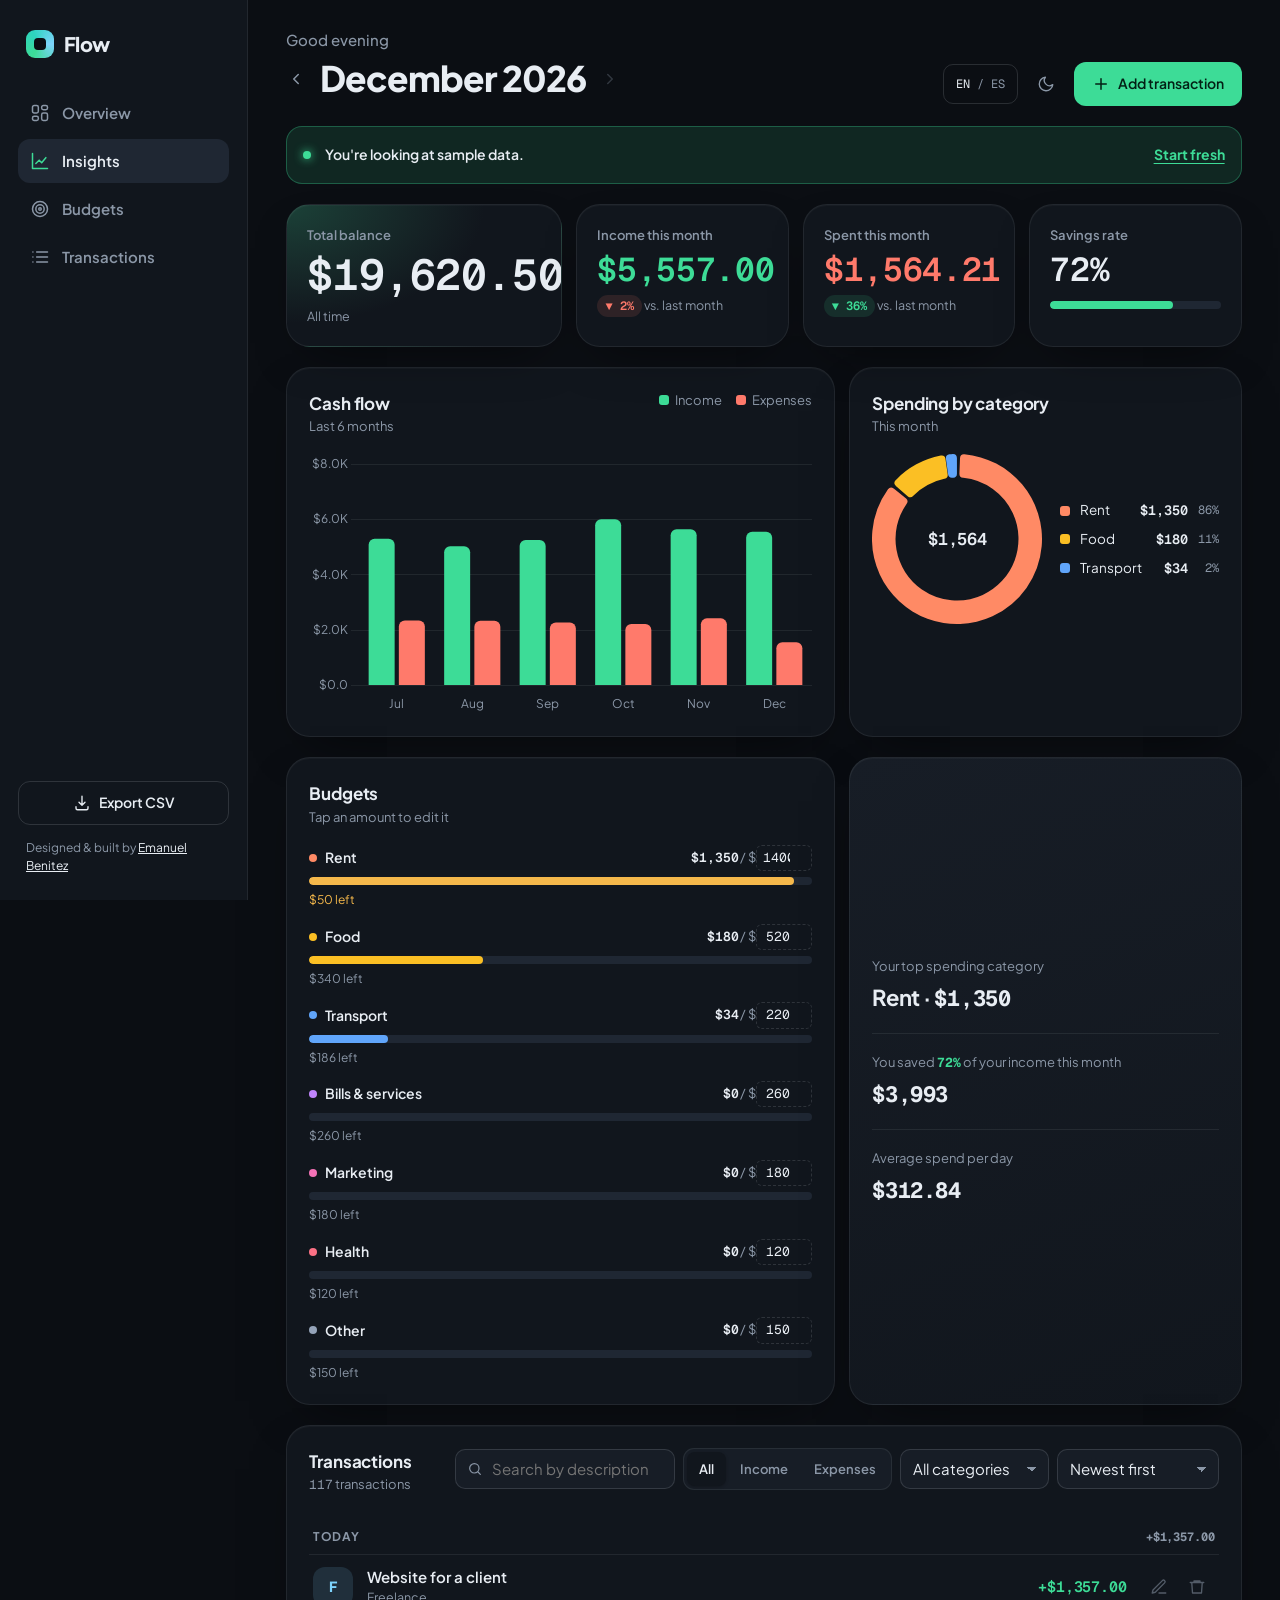
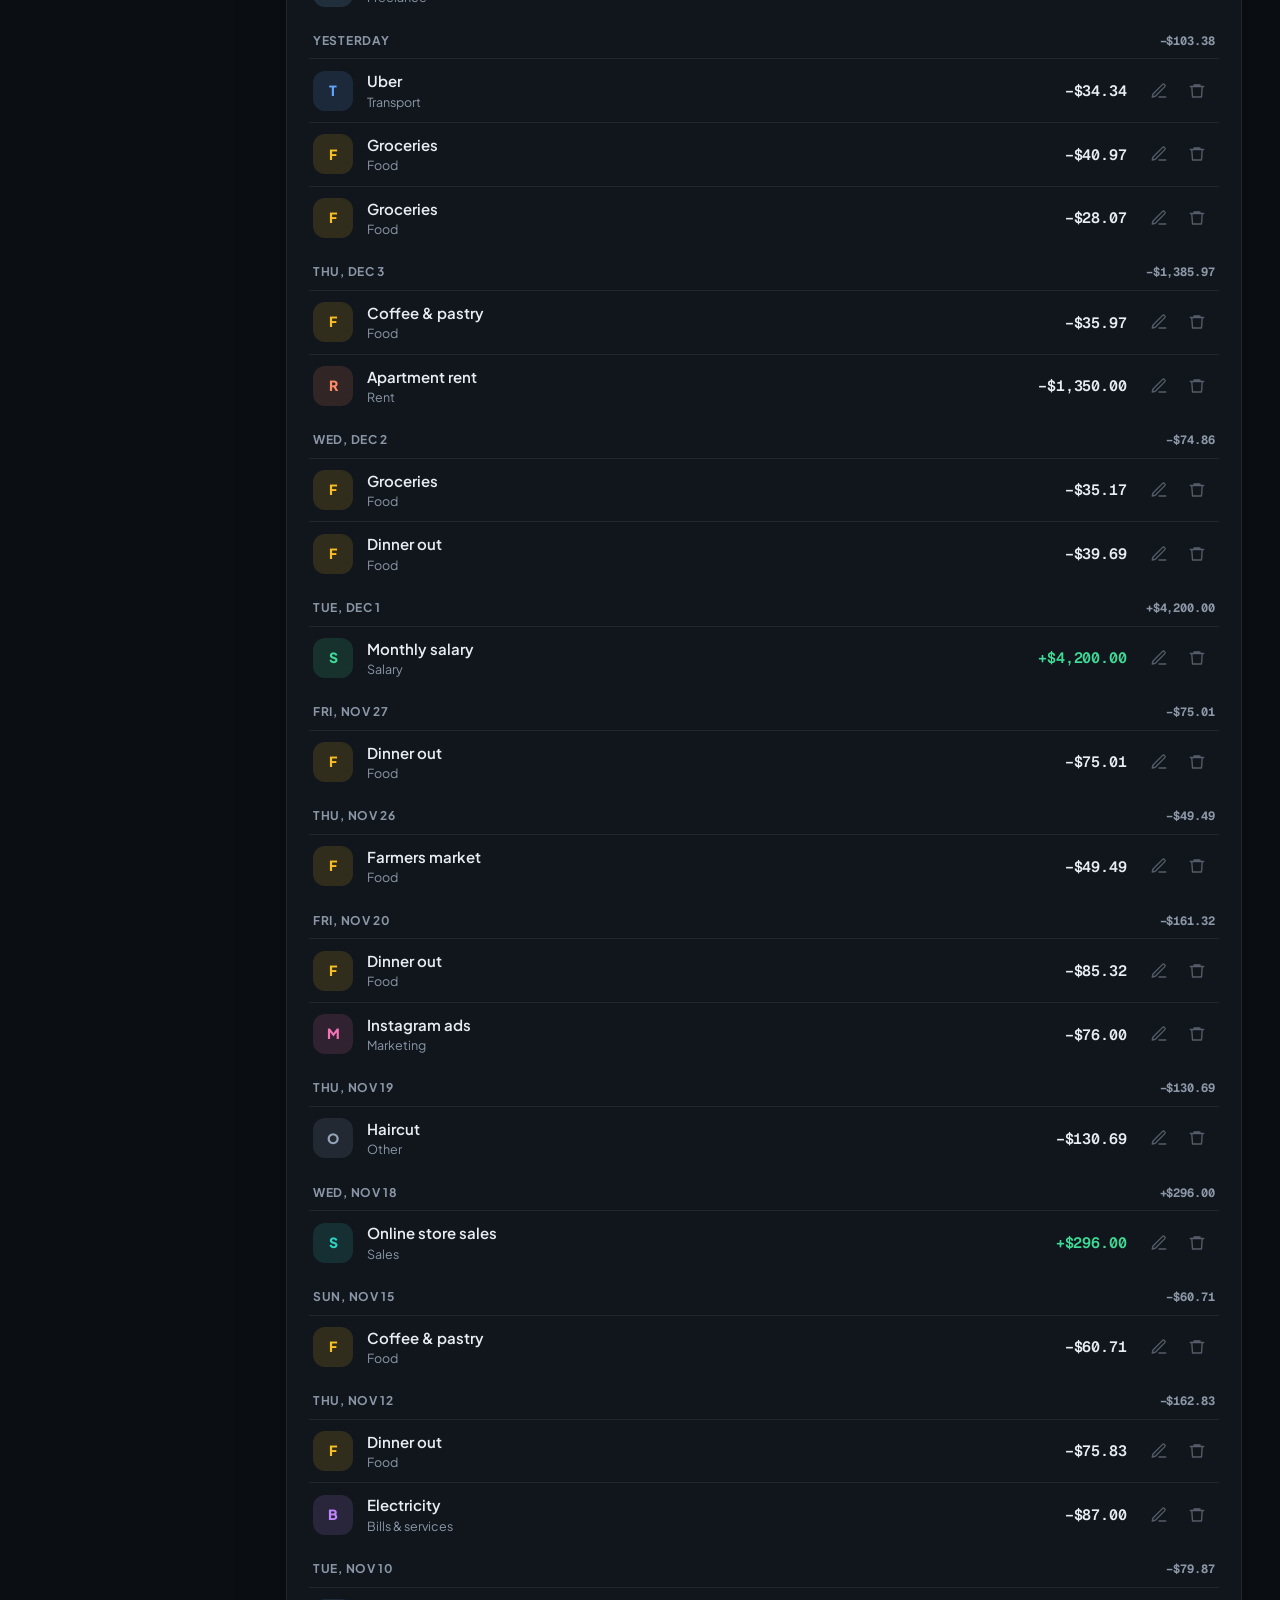
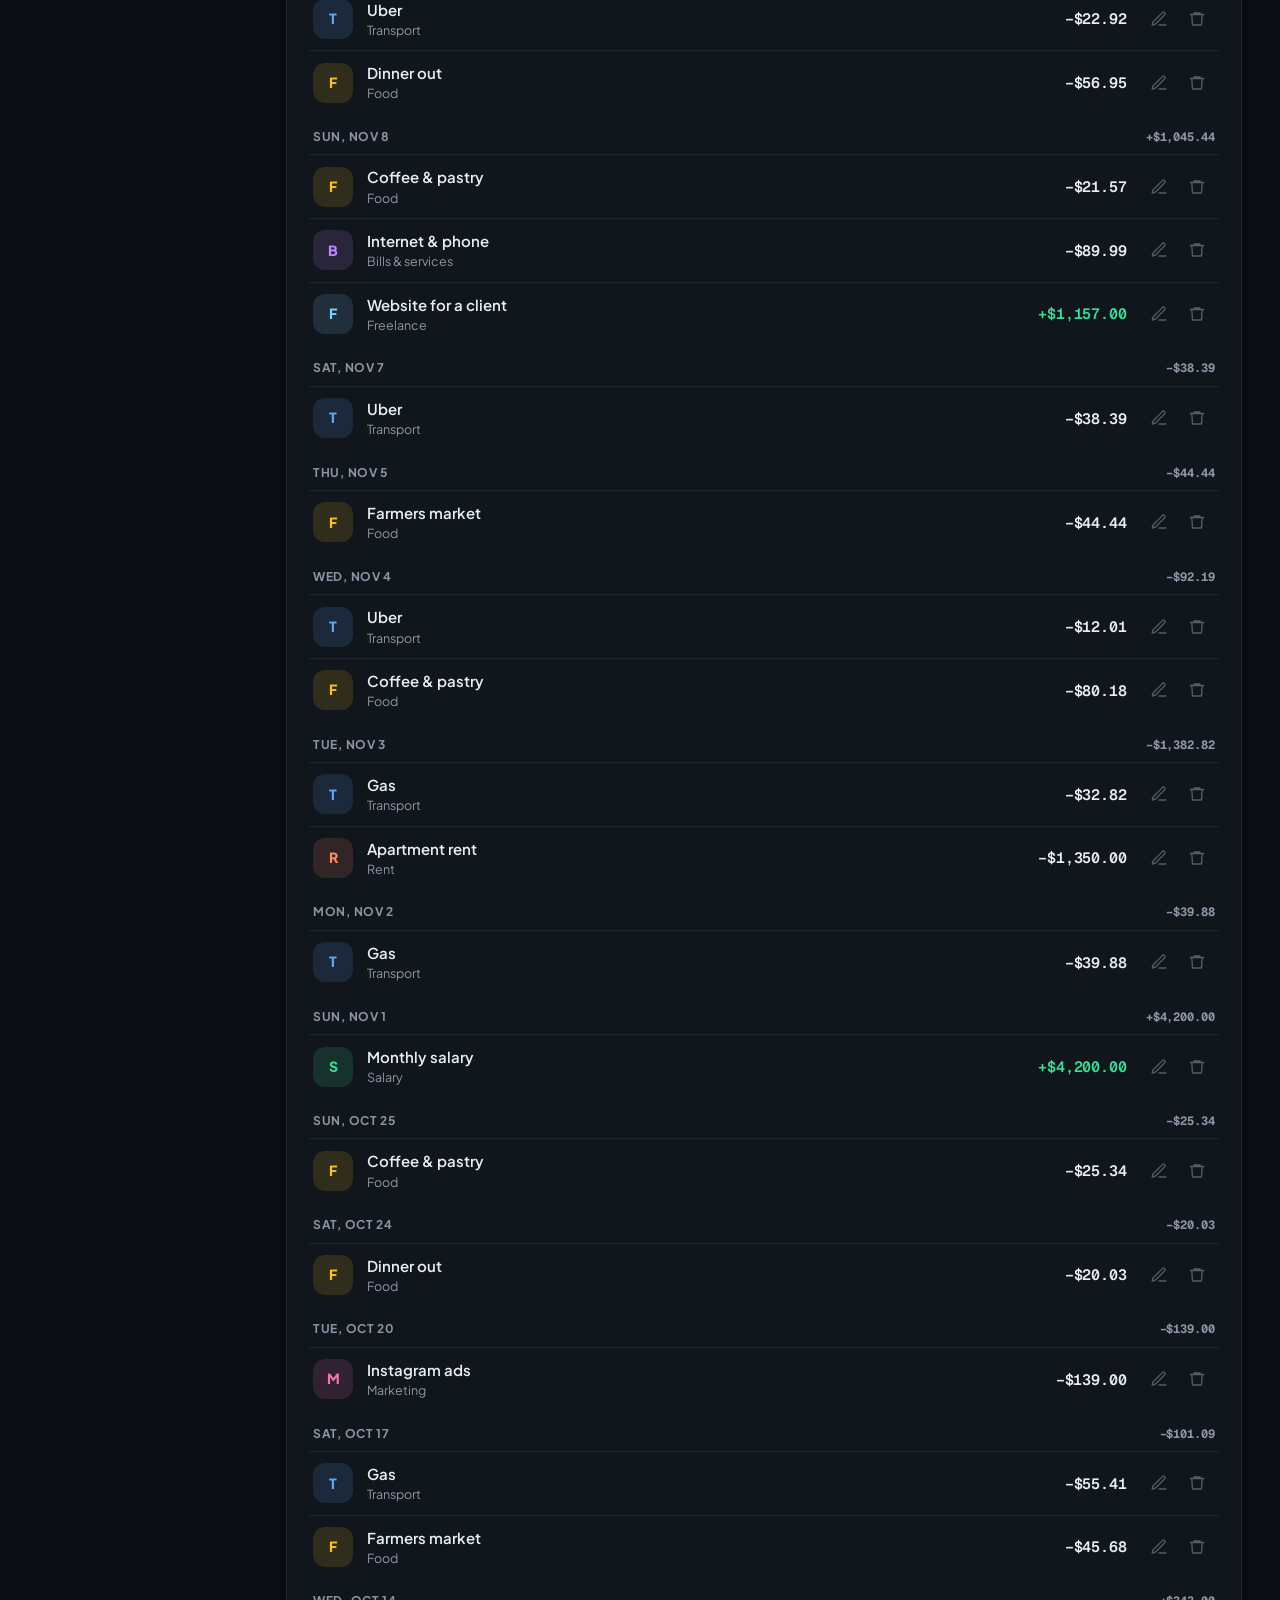
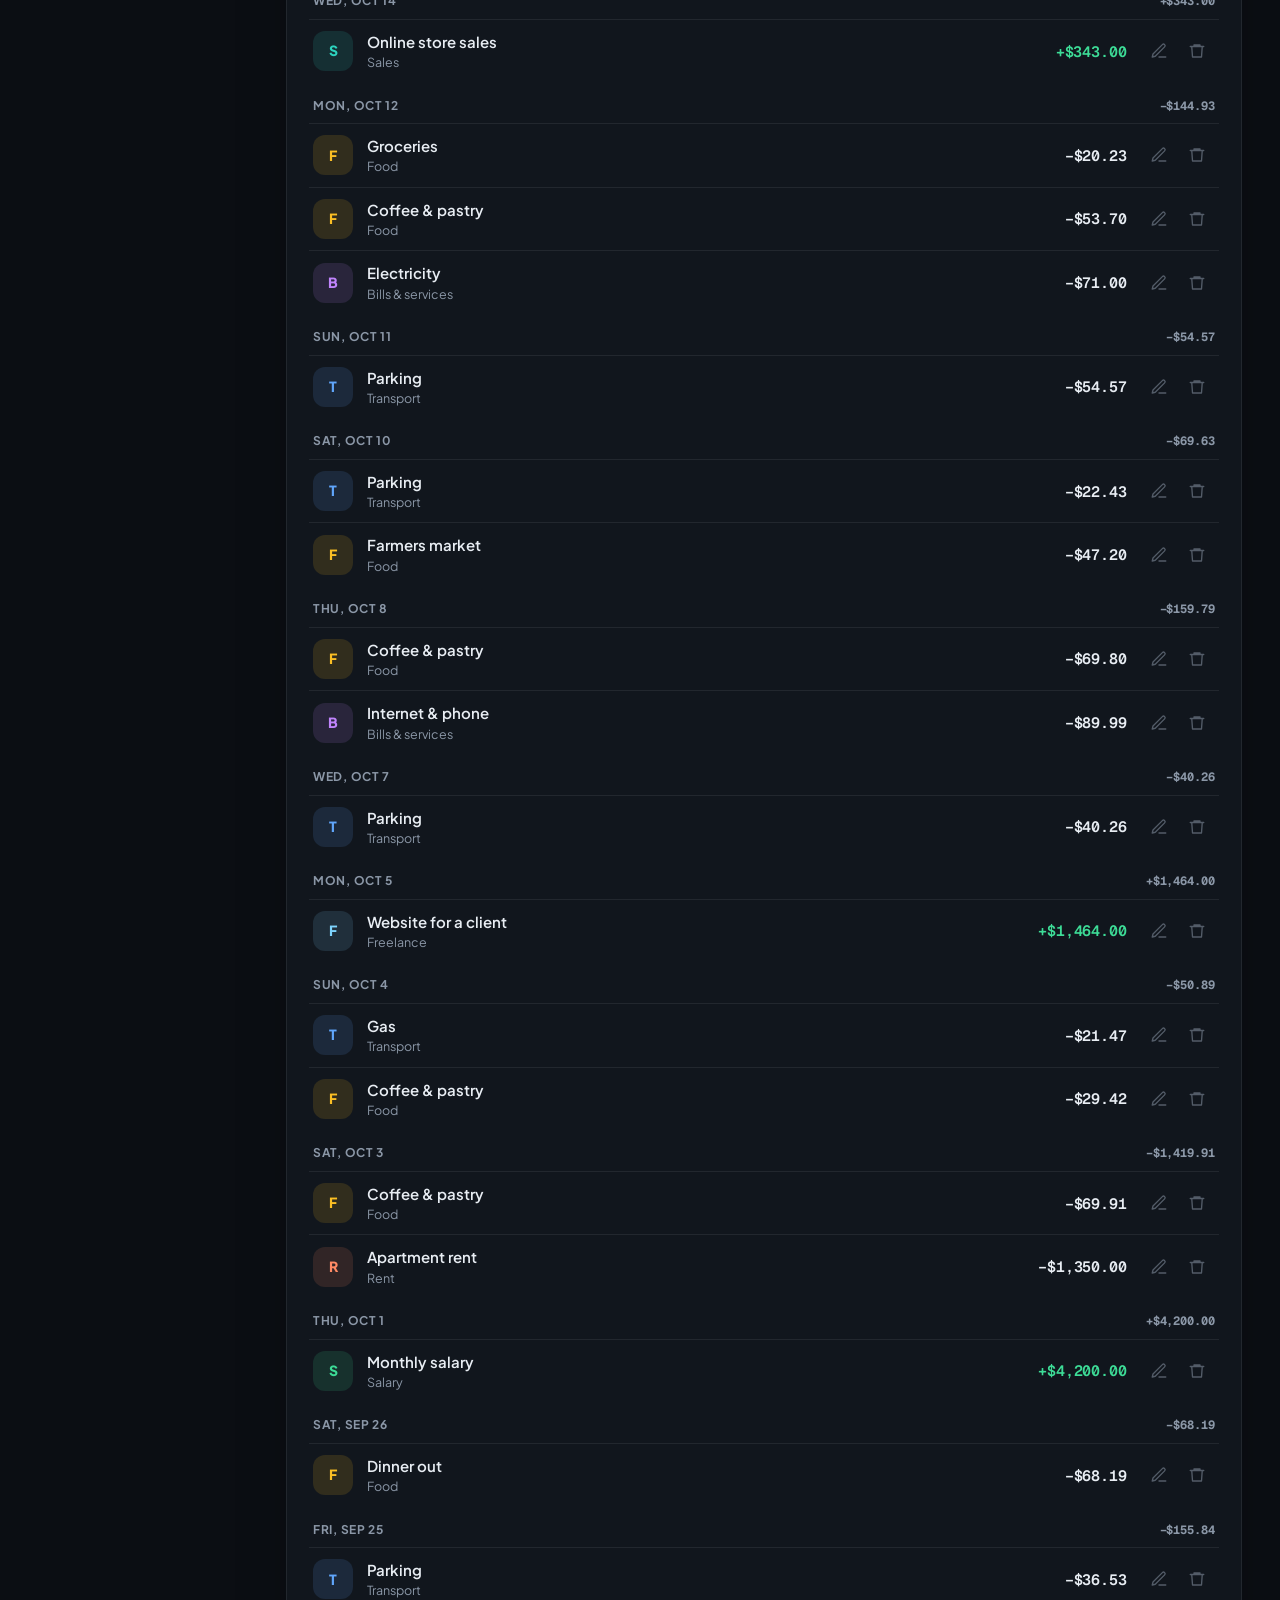
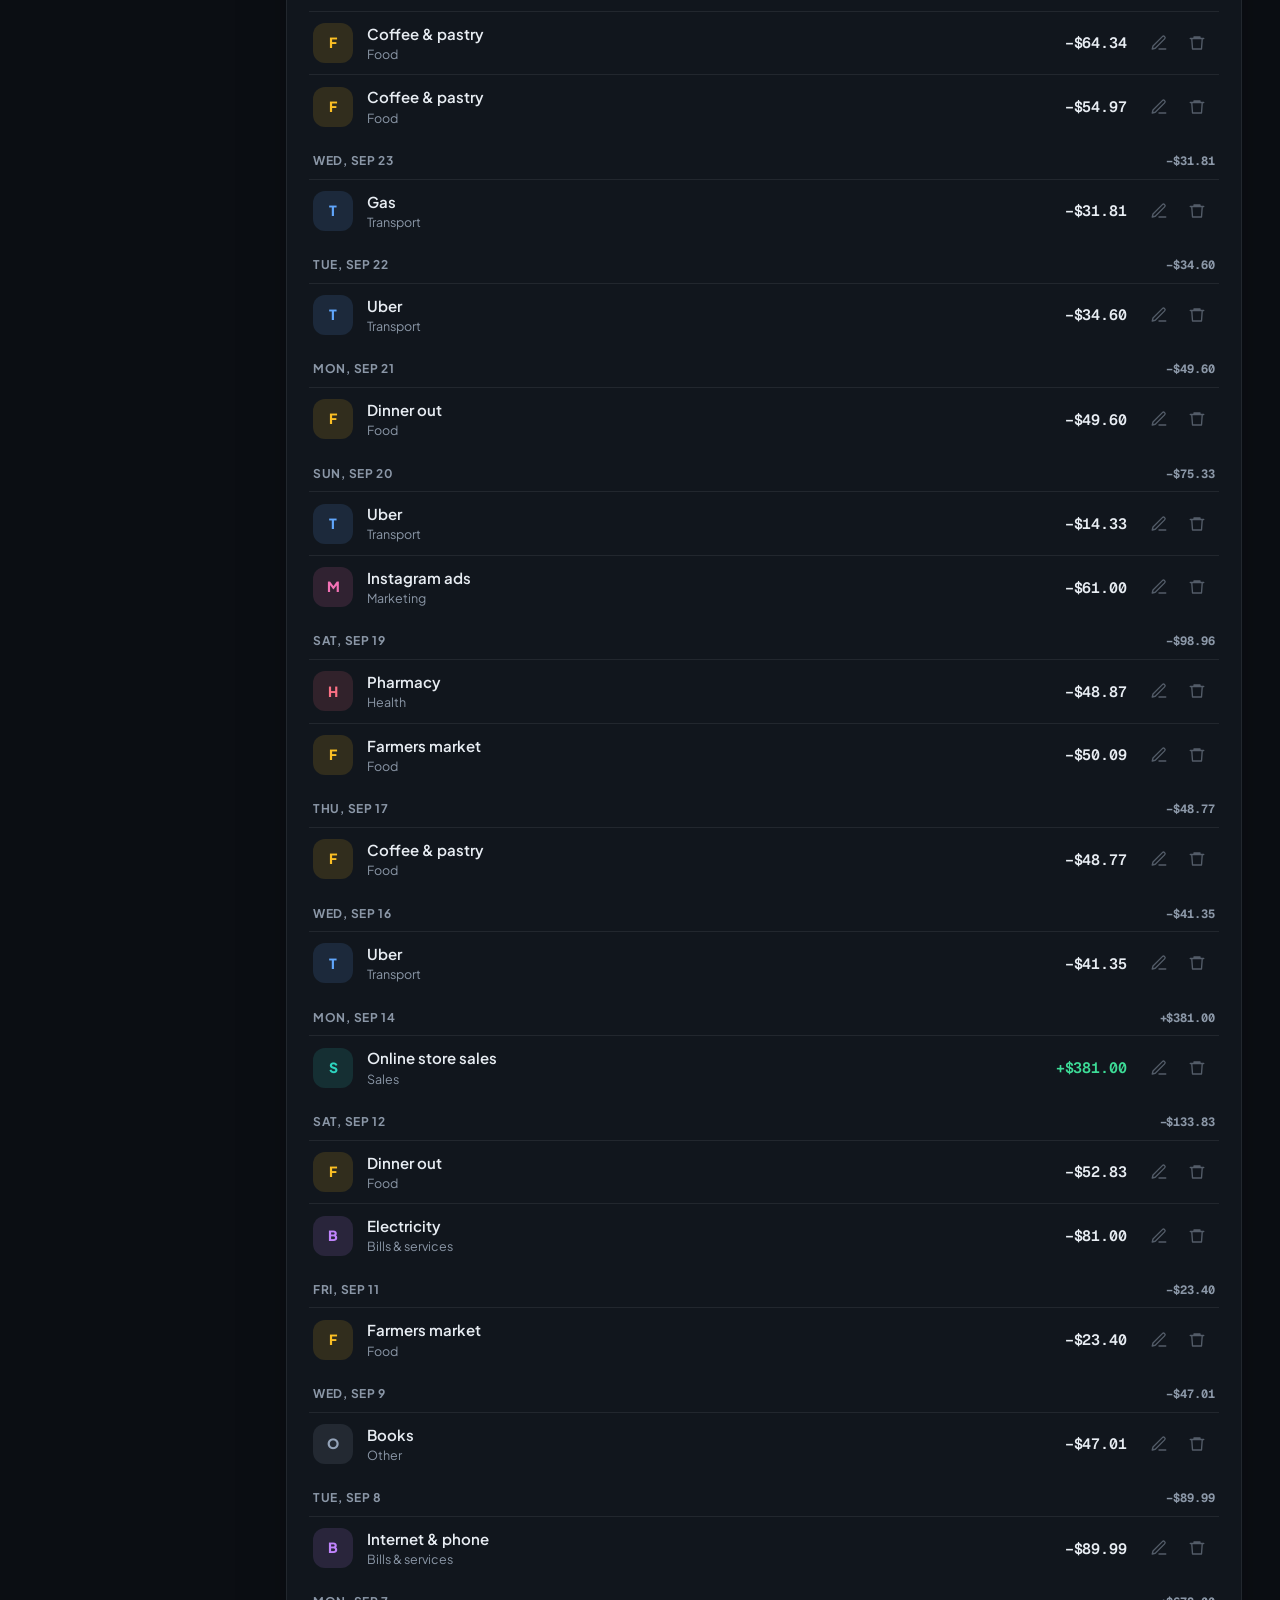
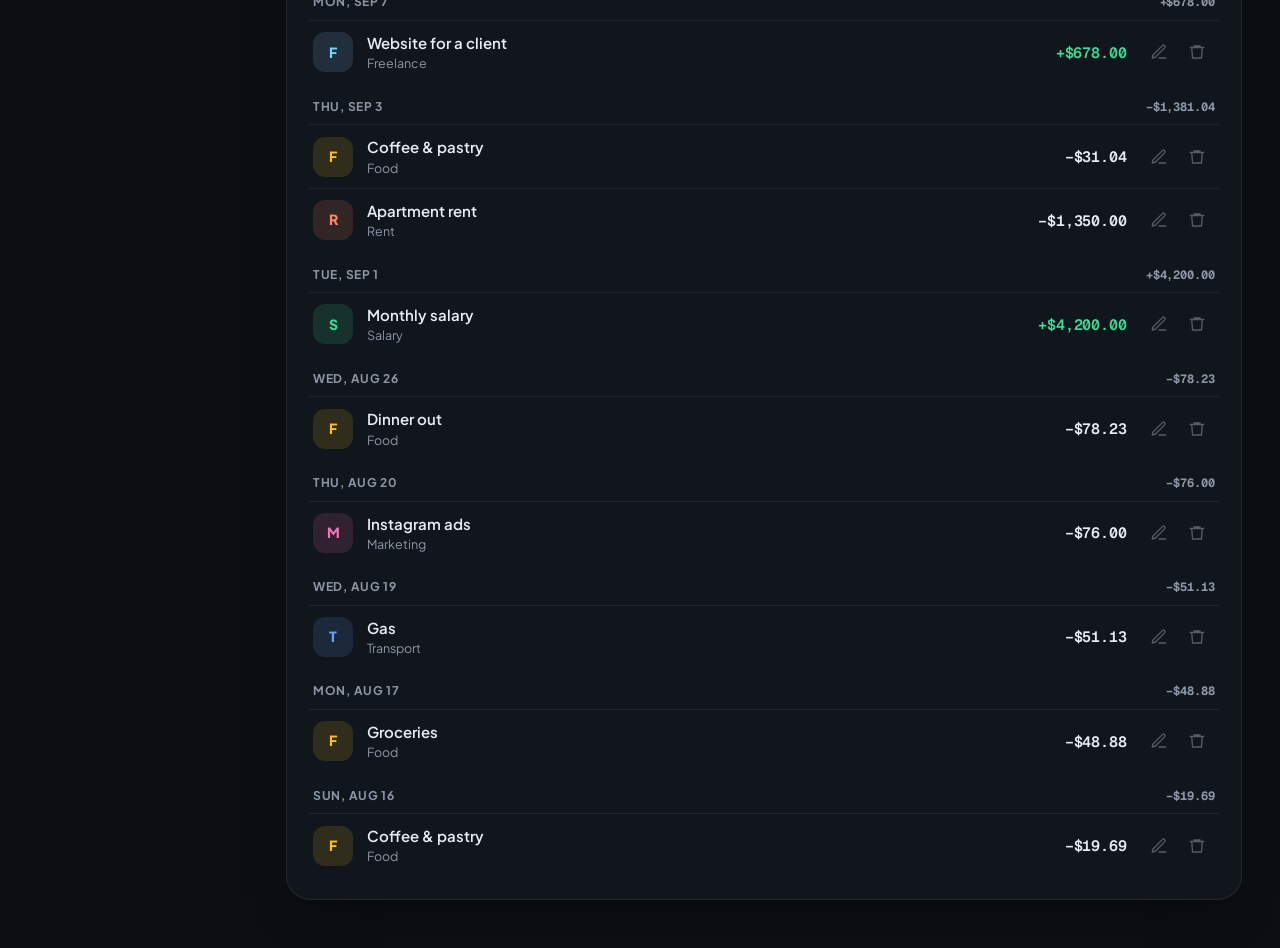
==== app.html @ 48845b1a "Flow: nueva app que une Finanzas y FinanceFlow (la anterior queda en /v1) - Landing con la app que s" ====
<!DOCTYPE html>
<html lang="en">
<head>
  <meta charset="utf-8">
  <meta name="viewport" content="width=device-width, initial-scale=1, viewport-fit=cover">
  <title>Flow · Dashboard</title>
  <meta name="description" content="Track income and expenses, see where your money goes and stay on budget. Your data stays in your browser.">
  <meta name="theme-color" content="#0B0E13">
  <link rel="icon" href="img/favicon.svg" type="image/svg+xml">
  <script>try { const t = localStorage.getItem('flow.theme'); if (t) document.documentElement.dataset.theme = t; } catch (e) {}</script>
  <link rel="stylesheet" href="css/tokens.css">
  <link rel="stylesheet" href="css/app.css">
</head>
<body>
  <a class="skip" href="#main" data-i18n="skip">Skip to content</a>

  <!-- Íconos (trazos simples) -->
  <svg width="0" height="0" style="position:absolute" aria-hidden="true">
    <symbol id="i-plus" viewBox="0 0 24 24" fill="none" stroke="currentColor" stroke-width="2" stroke-linecap="round"><path d="M12 5v14M5 12h14"/></symbol>
    <symbol id="i-left" viewBox="0 0 24 24" fill="none" stroke="currentColor" stroke-width="2" stroke-linecap="round" stroke-linejoin="round"><path d="m15 18-6-6 6-6"/></symbol>
    <symbol id="i-right" viewBox="0 0 24 24" fill="none" stroke="currentColor" stroke-width="2" stroke-linecap="round" stroke-linejoin="round"><path d="m9 18 6-6-6-6"/></symbol>
    <symbol id="i-grid" viewBox="0 0 24 24" fill="none" stroke="currentColor" stroke-width="1.8"><rect x="3" y="3" width="7" height="9" rx="2"/><rect x="14" y="3" width="7" height="5" rx="2"/><rect x="14" y="12" width="7" height="9" rx="2"/><rect x="3" y="16" width="7" height="5" rx="2"/></symbol>
    <symbol id="i-list" viewBox="0 0 24 24" fill="none" stroke="currentColor" stroke-width="1.8" stroke-linecap="round"><path d="M8 6h13M8 12h13M8 18h13M3.5 6h.01M3.5 12h.01M3.5 18h.01"/></symbol>
    <symbol id="i-target" viewBox="0 0 24 24" fill="none" stroke="currentColor" stroke-width="1.8"><circle cx="12" cy="12" r="9"/><circle cx="12" cy="12" r="5"/><circle cx="12" cy="12" r="1.5"/></symbol>
    <symbol id="i-chart" viewBox="0 0 24 24" fill="none" stroke="currentColor" stroke-width="1.8" stroke-linecap="round" stroke-linejoin="round"><path d="M3 3v18h18"/><path d="m7 15 4-4 3 3 5-6"/></symbol>
    <symbol id="i-download" viewBox="0 0 24 24" fill="none" stroke="currentColor" stroke-width="1.8" stroke-linecap="round" stroke-linejoin="round"><path d="M12 3v12m0 0-4-4m4 4 4-4M4 17v2a2 2 0 0 0 2 2h12a2 2 0 0 0 2-2v-2"/></symbol>
    <symbol id="i-moon" viewBox="0 0 24 24" fill="none" stroke="currentColor" stroke-width="1.8" stroke-linecap="round" stroke-linejoin="round"><path d="M21 12.8A9 9 0 1 1 11.2 3a7 7 0 0 0 9.8 9.8Z"/></symbol>
    <symbol id="i-edit" viewBox="0 0 24 24" fill="none" stroke="currentColor" stroke-width="1.8" stroke-linecap="round" stroke-linejoin="round"><path d="M12 20h9"/><path d="M16.5 3.5a2.1 2.1 0 0 1 3 3L7 19l-4 1 1-4Z"/></symbol>
    <symbol id="i-trash" viewBox="0 0 24 24" fill="none" stroke="currentColor" stroke-width="1.8" stroke-linecap="round" stroke-linejoin="round"><path d="M3 6h18M8 6V4h8v2M19 6l-1 14H6L5 6"/></symbol>
    <symbol id="i-search" viewBox="0 0 24 24" fill="none" stroke="currentColor" stroke-width="1.8" stroke-linecap="round"><circle cx="11" cy="11" r="7"/><path d="m20 20-3.5-3.5"/></symbol>
    <symbol id="i-x" viewBox="0 0 24 24" fill="none" stroke="currentColor" stroke-width="2" stroke-linecap="round"><path d="M18 6 6 18M6 6l12 12"/></symbol>
  </svg>

  <div class="shell">
    <!-- ============ Barra lateral (abajo en el celular) ============ -->
    <aside class="side" aria-label="App">
      <a class="logo" href="index.html"><span class="logo__mark" aria-hidden="true"></span>Flow</a>
      <nav class="side__nav" aria-label="Sections">
        <a href="#overview" class="is-active"><svg aria-hidden="true"><use href="#i-grid"/></svg><span data-i18n="navOverview">Overview</span></a>
        <a href="#insights"><svg aria-hidden="true"><use href="#i-chart"/></svg><span data-i18n="navInsights">Insights</span></a>
        <a href="#budgets"><svg aria-hidden="true"><use href="#i-target"/></svg><span data-i18n="navBudgets">Budgets</span></a>
        <a href="#transactions"><svg aria-hidden="true"><use href="#i-list"/></svg><span data-i18n="navTransactions">Transactions</span></a>
      </nav>
      <div class="side__foot">
        <button class="btn btn--ghost side__export" type="button" id="exportBtn"><svg aria-hidden="true"><use href="#i-download"/></svg><span data-i18n="exportCsv">Export CSV</span></button>
        <p class="side__credit"><span data-i18n="madeBy">Designed & built by</span> <a href="https://fenix-emanuel.github.io/Curriculum/" target="_blank" rel="noopener">Emanuel Benitez</a></p>
      </div>
    </aside>

    <main class="main" id="main">
      <!-- ============ Encabezado ============ -->
      <header class="top">
        <div>
          <p class="top__hello" id="hello">Good evening</p>
          <div class="month" role="group" aria-label="Month">
            <button class="icon-btn" type="button" id="prevMonth" data-i18n-aria="prevMonth" aria-label="Previous month"><svg aria-hidden="true"><use href="#i-left"/></svg></button>
            <h1 class="month__label" id="monthLabel">November 2026</h1>
            <button class="icon-btn" type="button" id="nextMonth" data-i18n-aria="nextMonth" aria-label="Next month"><svg aria-hidden="true"><use href="#i-right"/></svg></button>
          </div>
        </div>
        <div class="top__actions">
          <button class="lang" type="button" data-lang-btn aria-label="Cambiar a español"><span data-l="en">EN</span> / <span data-l="es">ES</span></button>
          <button class="icon-btn" type="button" id="themeBtn" data-i18n-aria="theme" aria-label="Toggle theme"><svg aria-hidden="true"><use href="#i-moon"/></svg></button>
          <button class="btn btn--primary" type="button" id="addBtn"><svg aria-hidden="true"><use href="#i-plus"/></svg><span data-i18n="addTx">Add transaction</span></button>
        </div>
      </header>

      <div class="demo" id="demoBar" hidden>
        <span class="demo__dot" aria-hidden="true"></span>
        <p data-i18n="demoBanner">You're looking at sample data.</p>
        <button class="demo__btn" type="button" id="freshBtn" data-i18n="startFresh">Start fresh</button>
      </div>

      <!-- ============ Indicadores ============ -->
      <section class="kpis" id="overview" aria-label="Overview">
        <article class="kpi kpi--hero">
          <p class="kpi__label" data-i18n="kBalance">Total balance</p>
          <p class="kpi__value num" id="kBalance">$0.00</p>
          <p class="kpi__foot" data-i18n="allTime">All time</p>
        </article>
        <article class="kpi">
          <p class="kpi__label" data-i18n="kIncome">Income this month</p>
          <p class="kpi__value num kpi__value--in" id="kIncome">$0.00</p>
          <p class="kpi__foot" id="kIncomeDelta"></p>
        </article>
        <article class="kpi">
          <p class="kpi__label" data-i18n="kExpense">Spent this month</p>
          <p class="kpi__value num kpi__value--out" id="kExpense">$0.00</p>
          <p class="kpi__foot" id="kExpenseDelta"></p>
        </article>
        <article class="kpi">
          <p class="kpi__label" data-i18n="kSavings">Savings rate</p>
          <p class="kpi__value num" id="kSavings">0%</p>
          <div class="meter" aria-hidden="true"><span id="kSavingsBar"></span></div>
        </article>
      </section>

      <!-- ============ Gráficos ============ -->
      <section class="grid2" id="insights" aria-label="Insights">
        <article class="card">
          <header class="card__head">
            <div><h2 class="card__title" data-i18n="cashflow">Cash flow</h2><p class="card__sub" data-i18n="last6">Last 6 months</p></div>
            <ul class="legend"><li><i style="background: var(--accent)"></i><span data-i18n="income">Income</span></li><li><i style="background: var(--expense)"></i><span data-i18n="expenses">Expenses</span></li></ul>
          </header>
          <div class="chart chart--bars"><canvas id="flowChart" role="img" aria-label="Income and expenses for the last six months"></canvas></div>
        </article>
        <article class="card">
          <header class="card__head">
            <div><h2 class="card__title" data-i18n="byCategory">Spending by category</h2><p class="card__sub" data-i18n="thisMonth">This month</p></div>
          </header>
          <div class="donut">
            <div class="chart chart--donut"><canvas id="catChart" role="img" aria-label="Spending by category this month"></canvas><p class="donut__center"><span class="num" id="donutTotal">$0</span></p></div>
            <ul class="catlist" id="catList"></ul>
          </div>
        </article>
      </section>

      <!-- ============ Presupuestos e insights ============ -->
      <section class="grid2 grid2--wide" aria-label="Budgets">
        <article class="card" id="budgets">
          <header class="card__head">
            <div><h2 class="card__title" data-i18n="budgets">Budgets</h2><p class="card__sub" data-i18n="budgetHint">Tap an amount to edit it</p></div>
          </header>
          <ul class="budgets" id="budgetList"></ul>
        </article>
        <article class="card card--insights">
          <ul class="insights" id="insightList"></ul>
        </article>
      </section>

      <!-- ============ Movimientos ============ -->
      <section class="card" id="transactions" aria-labelledby="txTitle">
        <header class="card__head card__head--wrap">
          <div><h2 class="card__title" id="txTitle" data-i18n="transactions">Transactions</h2><p class="card__sub"><span class="num" id="txCount">0</span> <span data-i18n="results">transactions</span></p></div>
          <div class="filters">
            <label class="search"><svg aria-hidden="true"><use href="#i-search"/></svg><span class="visually-hidden" data-i18n="search">Search</span><input type="search" id="search" data-i18n-ph="searchPh" placeholder="Search by description"></label>
            <div class="seg" role="radiogroup" aria-label="Type" id="typeSeg">
              <button type="button" role="radio" aria-checked="true" data-type="all" data-i18n="allTypes">All</button>
              <button type="button" role="radio" aria-checked="false" data-type="income" data-i18n="income">Income</button>
              <button type="button" role="radio" aria-checked="false" data-type="expense" data-i18n="expenses">Expenses</button>
            </div>
            <label class="select"><span class="visually-hidden" data-i18n="fCategory">Category</span><select id="catFilter"><option value="all" data-i18n="allCategories">All categories</option></select></label>
            <label class="select"><span class="visually-hidden" data-i18n="sortBy">Sort</span><select id="sort">
              <option value="new" data-i18n="sortNewest">Newest first</option>
              <option value="old" data-i18n="sortOldest">Oldest first</option>
              <option value="high" data-i18n="sortHigh">Highest amount</option>
              <option value="low" data-i18n="sortLow">Lowest amount</option>
            </select></label>
          </div>
        </header>
        <div id="txList" class="txlist"></div>
        <div class="empty" id="txEmpty" hidden>
          <p class="empty__title" data-i18n="emptyTitle">Nothing here yet.</p>
          <p data-i18n="emptyText">Add your first transaction or change the filters.</p>
        </div>
      </section>
    </main>
  </div>

  <!-- ============ Formulario de movimiento ============ -->
  <dialog class="modal" id="txModal" aria-labelledby="modalTitle">
    <form class="modal__form" id="txForm" novalidate>
      <header class="modal__head">
        <h2 id="modalTitle">New transaction</h2>
        <button class="icon-btn" type="button" id="closeModal" data-i18n-aria="cancel" aria-label="Cancel"><svg aria-hidden="true"><use href="#i-x"/></svg></button>
      </header>
      <fieldset class="seg seg--big">
        <legend class="visually-hidden" data-i18n="fType">Type</legend>
        <label><input type="radio" name="type" value="expense" checked><span data-i18n="fExpense">Expense</span></label>
        <label><input type="radio" name="type" value="income"><span data-i18n="fIncome">Income</span></label>
      </fieldset>
      <label class="field field--amount">
        <span data-i18n="fAmount">Amount</span>
        <div class="amount"><span aria-hidden="true">$</span><input type="number" id="fAmount" inputmode="decimal" min="0.01" step="0.01" placeholder="0.00" required></div>
        <small class="field__err" id="errAmount"></small>
      </label>
      <label class="field">
        <span data-i18n="fDesc">Description</span>
        <input type="text" id="fDesc" maxlength="60" data-i18n-ph="fDescPh" placeholder="e.g. Groceries" required>
        <small class="field__err" id="errDesc"></small>
      </label>
      <div class="field-row">
        <label class="field"><span data-i18n="fCategory">Category</span><select id="fCategory"></select></label>
        <label class="field"><span data-i18n="fDate">Date</span><input type="date" id="fDate" required><small class="field__err" id="errDate"></small></label>
      </div>
      <footer class="modal__foot">
        <button class="btn btn--ghost" type="button" id="cancelModal" data-i18n="cancel">Cancel</button>
        <button class="btn btn--primary" type="submit" data-i18n="save">Save</button>
      </footer>
    </form>
  </dialog>

  <!-- ============ Confirmar borrar todo ============ -->
  <dialog class="modal modal--sm" id="freshModal" aria-labelledby="freshTitle">
    <div class="modal__form">
      <h2 id="freshTitle" data-i18n="confirmFresh">Delete all transactions?</h2>
      <p class="modal__text" data-i18n="confirmFreshText">This removes the data saved in this browser. It can't be undone.</p>
      <footer class="modal__foot">
        <button class="btn btn--ghost" type="button" id="freshNo" data-i18n="cancel">Cancel</button>
        <button class="btn btn--danger" type="button" id="freshYes" data-i18n="confirmYes">Yes, delete all</button>
      </footer>
    </div>
  </dialog>

  <div class="toast" id="toast" role="status" aria-live="polite" hidden><span id="toastMsg"></span><button type="button" id="toastAction" hidden></button></div>

  <script src="vendor/chart.umd.js"></script>
  <script src="js/i18n.js"></script>
  <script src="js/store.js"></script>
  <script src="js/app.js"></script>
</body>
</html>
---- css/tokens.css ----
/* ==========================================================================
   Flow · Tokens compartidos (landing y app)
   Grafito frío con un acento menta. Rojo coral solo para gastos.
   ========================================================================== */
@font-face { font-family: 'Jakarta'; src: url(../fonts/jakarta.woff2) format('woff2-variations'); font-weight: 200 800; font-display: swap; }
@font-face { font-family: 'Geist Mono'; src: url(../fonts/geist-mono.woff2) format('woff2-variations'); font-weight: 100 900; font-display: swap; }

:root {
  color-scheme: dark;
  --bg: #0B0E13;
  --surface: #11161D;
  --surface-2: #171D26;
  --surface-3: #1F2733;
  --line: rgba(226, 232, 240, 0.08);
  --line-2: rgba(226, 232, 240, 0.14);
  --text: #E8EDF3;
  --muted: #8B97A7;
  --accent: #3DDC97;
  --accent-ink: #032015;
  --accent-soft: rgba(61, 220, 151, 0.12);
  --expense: #FF7A6B;
  --expense-soft: rgba(255, 122, 107, 0.12);
  --warn: #F5B84B;
  --shadow: 0 1px 0 rgba(255, 255, 255, 0.03) inset, 0 20px 50px -24px rgba(0, 0, 0, 0.6);

  --f-sans: 'Jakarta', system-ui, -apple-system, 'Segoe UI', sans-serif;
  --f-mono: 'Geist Mono', ui-monospace, 'SFMono-Regular', monospace;
  --r-sm: 10px;
  --r-md: 16px;
  --r-lg: 24px;
  --ease: cubic-bezier(.2, .7, .2, 1);
}
:root[data-theme="light"] {
  color-scheme: light;
  --bg: #F4F6F9;
  --surface: #FFFFFF;
  --surface-2: #F0F3F7;
  --surface-3: #E6EBF1;
  --line: rgba(15, 23, 42, 0.08);
  --line-2: rgba(15, 23, 42, 0.14);
  --text: #0F172A;
  --muted: #5B6778;
  --accent: #0E9F62;
  --accent-ink: #FFFFFF;
  --accent-soft: rgba(14, 159, 98, 0.1);
  --expense: #D9443A;
  --expense-soft: rgba(217, 68, 58, 0.1);
  --warn: #B7791F;
  --shadow: 0 1px 2px rgba(15, 23, 42, 0.04), 0 18px 40px -24px rgba(15, 23, 42, 0.25);
}

*, *::before, *::after { box-sizing: border-box; }
* { margin: 0; padding: 0; }
html { -webkit-text-size-adjust: 100%; }
body { background: var(--bg); color: var(--text); font-family: var(--f-sans); font-size: 15px; line-height: 1.55; -webkit-font-smoothing: antialiased; }
img, svg, canvas { display: block; max-width: 100%; }
a { color: inherit; }
ul, ol { list-style: none; }
button, input, select { font: inherit; color: inherit; }
button { cursor: pointer; background: none; border: 0; }
:focus-visible { outline: 2px solid var(--accent); outline-offset: 2px; border-radius: 6px; }
::selection { background: var(--accent); color: var(--accent-ink); }
[hidden] { display: none !important; }
.visually-hidden { position: absolute; width: 1px; height: 1px; overflow: hidden; clip: rect(0 0 0 0); white-space: nowrap; }
.skip { position: fixed; left: 12px; top: -60px; z-index: 200; padding: 10px 14px; border-radius: 8px; background: var(--text); color: var(--bg); }
.skip:focus { top: 12px; }
.num { font-family: var(--f-mono); font-variant-numeric: tabular-nums; letter-spacing: -0.01em; }

/* Logo */
.logo { display: inline-flex; align-items: center; gap: 10px; text-decoration: none; font-weight: 800; font-size: 20px; letter-spacing: -0.03em; }
.logo__mark { width: 28px; height: 28px; border-radius: 9px; background: conic-gradient(from 210deg, var(--accent), #2DD4BF, #7DD3FC, var(--accent)); display: grid; place-items: center; }
.logo__mark::after { content: ""; width: 12px; height: 12px; border-radius: 4px; background: var(--bg); }

/* Botones */
.btn { display: inline-flex; align-items: center; justify-content: center; gap: 8px; min-height: 44px; padding: 0 18px; border-radius: 12px; font-weight: 600; font-size: 14px; text-decoration: none; white-space: nowrap; transition: background .2s, color .2s, border-color .2s, transform .2s var(--ease); }
.btn:active { transform: translateY(1px); }
.btn--primary { background: var(--accent); color: var(--accent-ink); }
.btn--primary:hover { filter: brightness(1.08); }
.btn--ghost { border: 1px solid var(--line-2); }
.btn--ghost:hover { background: var(--surface-2); }
.btn--danger { background: var(--expense); color: #fff; }
.btn svg { width: 18px; height: 18px; }
.icon-btn { display: inline-grid; place-items: center; width: 40px; height: 40px; border-radius: 10px; color: var(--muted); transition: background .2s, color .2s; }
.icon-btn:hover { background: var(--surface-2); color: var(--text); }
.icon-btn svg { width: 18px; height: 18px; }
.lang { min-height: 40px; padding: 0 12px; border-radius: 10px; border: 1px solid var(--line-2); font-family: var(--f-mono); font-size: 12px; color: var(--muted); }
.lang .is-on { color: var(--text); }
---- css/app.css ----
/* ==========================================================================
   Flow · App (dashboard)
   ========================================================================== */
.shell { display: grid; grid-template-columns: 248px minmax(0, 1fr); min-height: 100vh; }

/* ---------------- Barra lateral ---------------- */
.side { position: sticky; top: 0; height: 100vh; display: flex; flex-direction: column; gap: 28px; padding: 24px 18px; border-right: 1px solid var(--line); background: var(--surface); }
.side .logo { padding: 4px 8px; }
.side__nav { display: grid; gap: 4px; }
.side__nav a { display: flex; align-items: center; gap: 12px; min-height: 44px; padding: 0 12px; border-radius: 12px; text-decoration: none; color: var(--muted); font-weight: 600; transition: background .2s, color .2s; }
.side__nav a svg { width: 20px; height: 20px; }
.side__nav a:hover { color: var(--text); background: var(--surface-2); }
.side__nav a.is-active { color: var(--text); background: var(--surface-3); }
.side__nav a.is-active svg { color: var(--accent); }
.side__foot { margin-top: auto; display: grid; gap: 14px; }
.side__export { width: 100%; }
.side__credit { font-size: 12px; color: var(--muted); padding: 0 8px; }
.side__credit a { color: var(--text); }

/* ---------------- Principal ---------------- */
.main { min-width: 0; display: grid; gap: 20px; align-content: start; padding: 28px clamp(16px, 3vw, 40px) 48px; }
.top { display: flex; flex-wrap: wrap; align-items: flex-end; justify-content: space-between; gap: 16px; }
.top__hello { color: var(--muted); font-weight: 500; }
.month { display: flex; align-items: center; gap: 4px; margin-left: -10px; }
.month__label { font-size: clamp(1.6rem, 1.2rem + 1.4vw, 2.2rem); font-weight: 800; letter-spacing: -0.03em; text-transform: capitalize; min-width: 9ch; text-align: center; }
.top__actions { display: flex; align-items: center; gap: 8px; }

.demo { display: flex; flex-wrap: wrap; align-items: center; gap: 10px 14px; padding: 12px 16px; border-radius: var(--r-md); background: var(--accent-soft); border: 1px solid color-mix(in srgb, var(--accent) 30%, transparent); }
.demo p { font-weight: 600; font-size: 14px; }
.demo__dot { width: 8px; height: 8px; border-radius: 50%; background: var(--accent); box-shadow: 0 0 10px var(--accent); }
.demo__btn { margin-left: auto; font-weight: 700; font-size: 14px; color: var(--accent); text-decoration: underline; text-underline-offset: 3px; min-height: 32px; }

/* ---------------- Tarjetas ---------------- */
.card { min-width: 0; background: var(--surface); border: 1px solid var(--line); border-radius: var(--r-lg); padding: 22px; box-shadow: var(--shadow); }
.card__head { display: flex; justify-content: space-between; align-items: flex-start; gap: 16px; margin-bottom: 18px; }
.card__head--wrap { flex-wrap: wrap; }
.card__title { font-size: 17px; font-weight: 700; letter-spacing: -0.01em; }
.card__sub { color: var(--muted); font-size: 13px; }

.kpis { display: grid; grid-template-columns: 1.3fr repeat(3, minmax(0, 1fr)); gap: 14px; }
.kpi { position: relative; overflow: hidden; display: grid; gap: 6px; align-content: start; padding: 20px; border-radius: var(--r-lg); background: var(--surface); border: 1px solid var(--line); box-shadow: var(--shadow); }
.kpi--hero { background: radial-gradient(120% 140% at 0% 0%, color-mix(in srgb, var(--accent) 22%, var(--surface)) 0%, var(--surface) 60%); }
.kpi__label { color: var(--muted); font-size: 13px; font-weight: 600; }
.kpi__value { font-size: clamp(1.5rem, 1.1rem + 1.2vw, 2.1rem); font-weight: 600; line-height: 1.15; }
.kpi--hero .kpi__value { font-size: clamp(1.9rem, 1.3rem + 1.8vw, 2.7rem); }
.kpi__value--in { color: var(--accent); }
.kpi__value--out { color: var(--expense); }
.kpi__foot { font-size: 12.5px; color: var(--muted); }
.delta { display: inline-flex; align-items: center; gap: 4px; padding: 2px 8px; border-radius: 999px; font-family: var(--f-mono); font-size: 12px; font-weight: 600; }
.delta--good { background: var(--accent-soft); color: var(--accent); }
.delta--bad { background: var(--expense-soft); color: var(--expense); }
.meter { height: 8px; border-radius: 999px; background: var(--surface-3); overflow: hidden; margin-top: 6px; }
.meter span { display: block; height: 100%; width: 0; border-radius: inherit; background: var(--accent); transition: width .8s var(--ease); }

.grid2 { display: grid; grid-template-columns: 1.4fr 1fr; gap: 14px; }
.grid2--wide { grid-template-columns: 1.4fr 1fr; }
.legend { display: flex; gap: 14px; font-size: 13px; color: var(--muted); }
.legend li { display: flex; align-items: center; gap: 6px; }
.legend i { width: 10px; height: 10px; border-radius: 3px; }
.chart { position: relative; }
.chart--bars { height: 260px; }
.donut { display: grid; grid-template-columns: 170px minmax(0, 1fr); align-items: center; gap: 18px; }
.chart--donut { width: 170px; height: 170px; }
.donut__center { position: absolute; inset: 0; display: grid; place-items: center; pointer-events: none; font-weight: 600; font-size: 17px; }
.catlist { display: grid; gap: 8px; }
.catlist li { display: grid; grid-template-columns: 10px minmax(0, 1fr) auto auto; align-items: center; gap: 10px; font-size: 13.5px; }
.catlist i { width: 10px; height: 10px; border-radius: 3px; }
.catlist span { overflow: hidden; text-overflow: ellipsis; white-space: nowrap; }
.catlist b { font-weight: 600; }
.catlist em { font-style: normal; color: var(--muted); font-size: 12px; min-width: 3ch; text-align: right; }

/* ---------------- Presupuestos ---------------- */
.budgets { display: grid; gap: 14px; }
.budget { display: grid; gap: 6px; }
.budget__row { display: flex; align-items: baseline; justify-content: space-between; gap: 10px; font-size: 14px; }
.budget__name { display: flex; align-items: center; gap: 8px; font-weight: 600; }
.budget__name i { width: 8px; height: 8px; border-radius: 50%; }
.budget__nums { color: var(--muted); font-size: 13px; }
.budget__nums b { color: var(--text); font-weight: 600; }
.budget__limit { font: inherit; font-family: var(--f-mono); color: var(--text); width: 7ch; padding: 2px 6px; border-radius: 6px; border: 1px dashed var(--line-2); background: transparent; text-align: right; }
.budget__limit:hover, .budget__limit:focus { border-style: solid; border-color: var(--accent); outline: none; }
.bar { height: 8px; border-radius: 999px; background: var(--surface-3); overflow: hidden; }
.bar span { display: block; height: 100%; border-radius: inherit; transition: width .8s var(--ease), background .3s; }
.budget__state { font-size: 12px; color: var(--muted); }
.budget__state--warn { color: var(--warn); }
.budget__state--over { color: var(--expense); font-weight: 600; }

.card--insights { background: linear-gradient(160deg, var(--surface-2), var(--surface)); }
.insights { display: grid; gap: 18px; height: 100%; align-content: center; }
.insight { display: grid; gap: 4px; padding-bottom: 18px; border-bottom: 1px solid var(--line); }
.insight:last-child { border-bottom: 0; padding-bottom: 0; }
.insight p { color: var(--muted); font-size: 13px; }
.insight strong { font-size: 22px; font-weight: 700; letter-spacing: -0.02em; }

/* ---------------- Filtros y lista ---------------- */
.filters { display: flex; flex-wrap: wrap; align-items: center; gap: 8px; }
.search { position: relative; display: flex; align-items: center; }
.search svg { position: absolute; left: 12px; width: 16px; height: 16px; color: var(--muted); pointer-events: none; }
.search input, .select select { min-height: 40px; border-radius: 10px; border: 1px solid var(--line-2); background: var(--surface-2); }
.search input { width: 220px; padding: 0 12px 0 36px; }
.select select { padding: 0 32px 0 12px; appearance: none; background-image: linear-gradient(45deg, transparent 50%, var(--muted) 50%), linear-gradient(135deg, var(--muted) 50%, transparent 50%); background-position: calc(100% - 16px) 50%, calc(100% - 11px) 50%; background-size: 5px 5px; background-repeat: no-repeat; }
.search input:focus, .select select:focus { border-color: var(--accent); outline: none; }
.seg { display: inline-flex; padding: 3px; gap: 2px; border-radius: 11px; background: var(--surface-2); border: 1px solid var(--line); }
.seg button { min-height: 34px; padding: 0 12px; border-radius: 8px; font-size: 13px; font-weight: 600; color: var(--muted); }
.seg button[aria-checked="true"] { background: var(--surface); color: var(--text); box-shadow: 0 1px 3px rgba(0, 0, 0, .25); }

.txlist { display: grid; }
.txday { display: grid; }
.txday__label { position: sticky; top: 0; z-index: 1; padding: 14px 4px 8px; font-size: 12px; font-weight: 700; letter-spacing: .06em; text-transform: uppercase; color: var(--muted); background: var(--surface); display: flex; justify-content: space-between; }
.tx { display: grid; grid-template-columns: 40px minmax(0, 1fr) auto auto; align-items: center; gap: 14px; padding: 10px 4px; border-top: 1px solid var(--line); }
.tx__icon { width: 40px; height: 40px; border-radius: 12px; display: grid; place-items: center; font-weight: 800; font-size: 14px; }
.tx__main { min-width: 0; }
.tx__desc { font-weight: 600; overflow: hidden; text-overflow: ellipsis; white-space: nowrap; }
.tx__cat { font-size: 12.5px; color: var(--muted); }
.tx__amt { font-weight: 600; text-align: right; }
.tx__amt--in { color: var(--accent); }
.tx__acts { display: flex; gap: 2px; opacity: .55; transition: opacity .2s; }
.tx:hover .tx__acts, .tx:focus-within .tx__acts { opacity: 1; }
.tx__acts .icon-btn { width: 36px; height: 36px; }
.tx.is-new { animation: flash 1.2s var(--ease); }
@keyframes flash { from { background: var(--accent-soft); } to { background: transparent; } }
.empty { display: grid; gap: 4px; justify-items: center; text-align: center; padding: 40px 16px; color: var(--muted); }
.empty__title { color: var(--text); font-weight: 700; font-size: 16px; }
.empty .btn { margin-top: 12px; }

/* ---------------- Modal ---------------- */
.modal { margin: auto; width: min(460px, calc(100vw - 32px)); padding: 0; border: 1px solid var(--line-2); border-radius: var(--r-lg); background: var(--surface); color: var(--text); box-shadow: 0 40px 80px -20px rgba(0, 0, 0, .6); }
.modal--sm { width: min(400px, calc(100vw - 32px)); }
.modal::backdrop { background: rgba(5, 8, 12, .6); backdrop-filter: blur(4px); }
.modal[open] { animation: pop .25s var(--ease); }
@keyframes pop { from { opacity: 0; transform: translateY(12px) scale(.98); } }
.modal__form { display: grid; gap: 16px; padding: 22px; }
.modal__head { display: flex; align-items: center; justify-content: space-between; }
.modal h2 { font-size: 19px; font-weight: 800; letter-spacing: -0.02em; }
.modal__text { color: var(--muted); }
.modal__foot { display: flex; justify-content: flex-end; gap: 8px; margin-top: 4px; }
.seg--big { display: grid; grid-template-columns: 1fr 1fr; border: 1px solid var(--line); }
.seg--big label { position: relative; }
.seg--big input { position: absolute; opacity: 0; inset: 0; cursor: pointer; }
.seg--big span { display: grid; place-items: center; min-height: 40px; border-radius: 8px; font-weight: 700; font-size: 14px; color: var(--muted); }
.seg--big input:checked + span { background: var(--surface); color: var(--text); box-shadow: 0 1px 3px rgba(0, 0, 0, .25); }
.seg--big input:focus-visible + span { outline: 2px solid var(--accent); }
.field { display: grid; gap: 6px; font-size: 13px; font-weight: 600; color: var(--muted); }
.field input, .field select { min-height: 46px; padding: 0 12px; border-radius: 12px; border: 1px solid var(--line-2); background: var(--surface-2); color: var(--text); font-weight: 500; font-size: 15px; }
.field input:focus, .field select:focus { border-color: var(--accent); outline: none; }
.field input[aria-invalid="true"] { border-color: var(--expense); }
.field__err { color: var(--expense); font-weight: 500; min-height: 1em; font-size: 12.5px; }
.field-row { display: grid; grid-template-columns: 1fr 1fr; gap: 12px; }
.amount { display: flex; align-items: center; gap: 6px; border-radius: 12px; border: 1px solid var(--line-2); background: var(--surface-2); padding-left: 14px; }
.amount:focus-within { border-color: var(--accent); }
.amount span { font-family: var(--f-mono); font-size: 22px; color: var(--muted); }
.amount input { border: 0; background: transparent; min-height: 58px; font-family: var(--f-mono); font-size: 28px; width: 100%; padding-left: 0; }
.amount input:focus { outline: none; }

/* ---------------- Aviso ---------------- */
.toast { position: fixed; left: 50%; bottom: calc(24px + env(safe-area-inset-bottom, 0px)); z-index: 300; translate: -50% 0; display: flex; align-items: center; gap: 16px; padding: 12px 14px 12px 18px; border-radius: 14px; background: var(--text); color: var(--bg); font-weight: 600; font-size: 14px; box-shadow: 0 20px 40px -12px rgba(0, 0, 0, .5); animation: pop .25s var(--ease); }
.toast button { font-weight: 800; color: var(--accent); text-decoration: underline; text-underline-offset: 3px; }
:root[data-theme="light"] .toast button { color: #6EE7B7; }

/* ---------------- Responsive ---------------- */
@media (max-width: 1180px) {
  .kpis { grid-template-columns: repeat(2, minmax(0, 1fr)); }
  .kpi--hero { grid-column: 1 / -1; }
  .grid2, .grid2--wide { grid-template-columns: 1fr; }
}
@media (max-width: 860px) {
  .shell { grid-template-columns: 1fr; }
  .side { position: fixed; inset: auto 0 0 0; height: auto; z-index: 50; flex-direction: row; justify-content: center; padding: 6px 8px calc(6px + env(safe-area-inset-bottom, 0px)); border-right: 0; border-top: 1px solid var(--line); gap: 0; }
  .side .logo, .side__foot { display: none; }
  .side__nav { grid-auto-flow: column; width: 100%; }
  .side__nav a { flex-direction: column; justify-content: center; gap: 2px; min-height: 52px; padding: 0 4px; font-size: 11px; }
  .main { padding-bottom: 96px; }
  .search input { width: 100%; }
  .search { flex: 1 1 100%; }
  .filters { width: 100%; }
}
@media (max-width: 560px) {
  .top__actions { width: 100%; }
  .top__actions .btn { margin-left: auto; }
  .kpis { gap: 10px; }
  .kpi { padding: 16px; }
  .kpi__value { font-size: 1.35rem; }
  .donut { grid-template-columns: 1fr; justify-items: center; }
  .catlist { width: 100%; }
  .tx { grid-template-columns: 36px minmax(0, 1fr) auto; gap: 10px; }
  .tx__icon { width: 36px; height: 36px; }
  .tx__acts { grid-column: 2 / -1; justify-content: flex-end; opacity: 1; margin-top: -6px; }
  .field-row { grid-template-columns: 1fr; }
}
@media (prefers-reduced-motion: reduce) {
  *, *::before, *::after { animation-duration: .01ms !important; transition-duration: .01ms !important; }
}
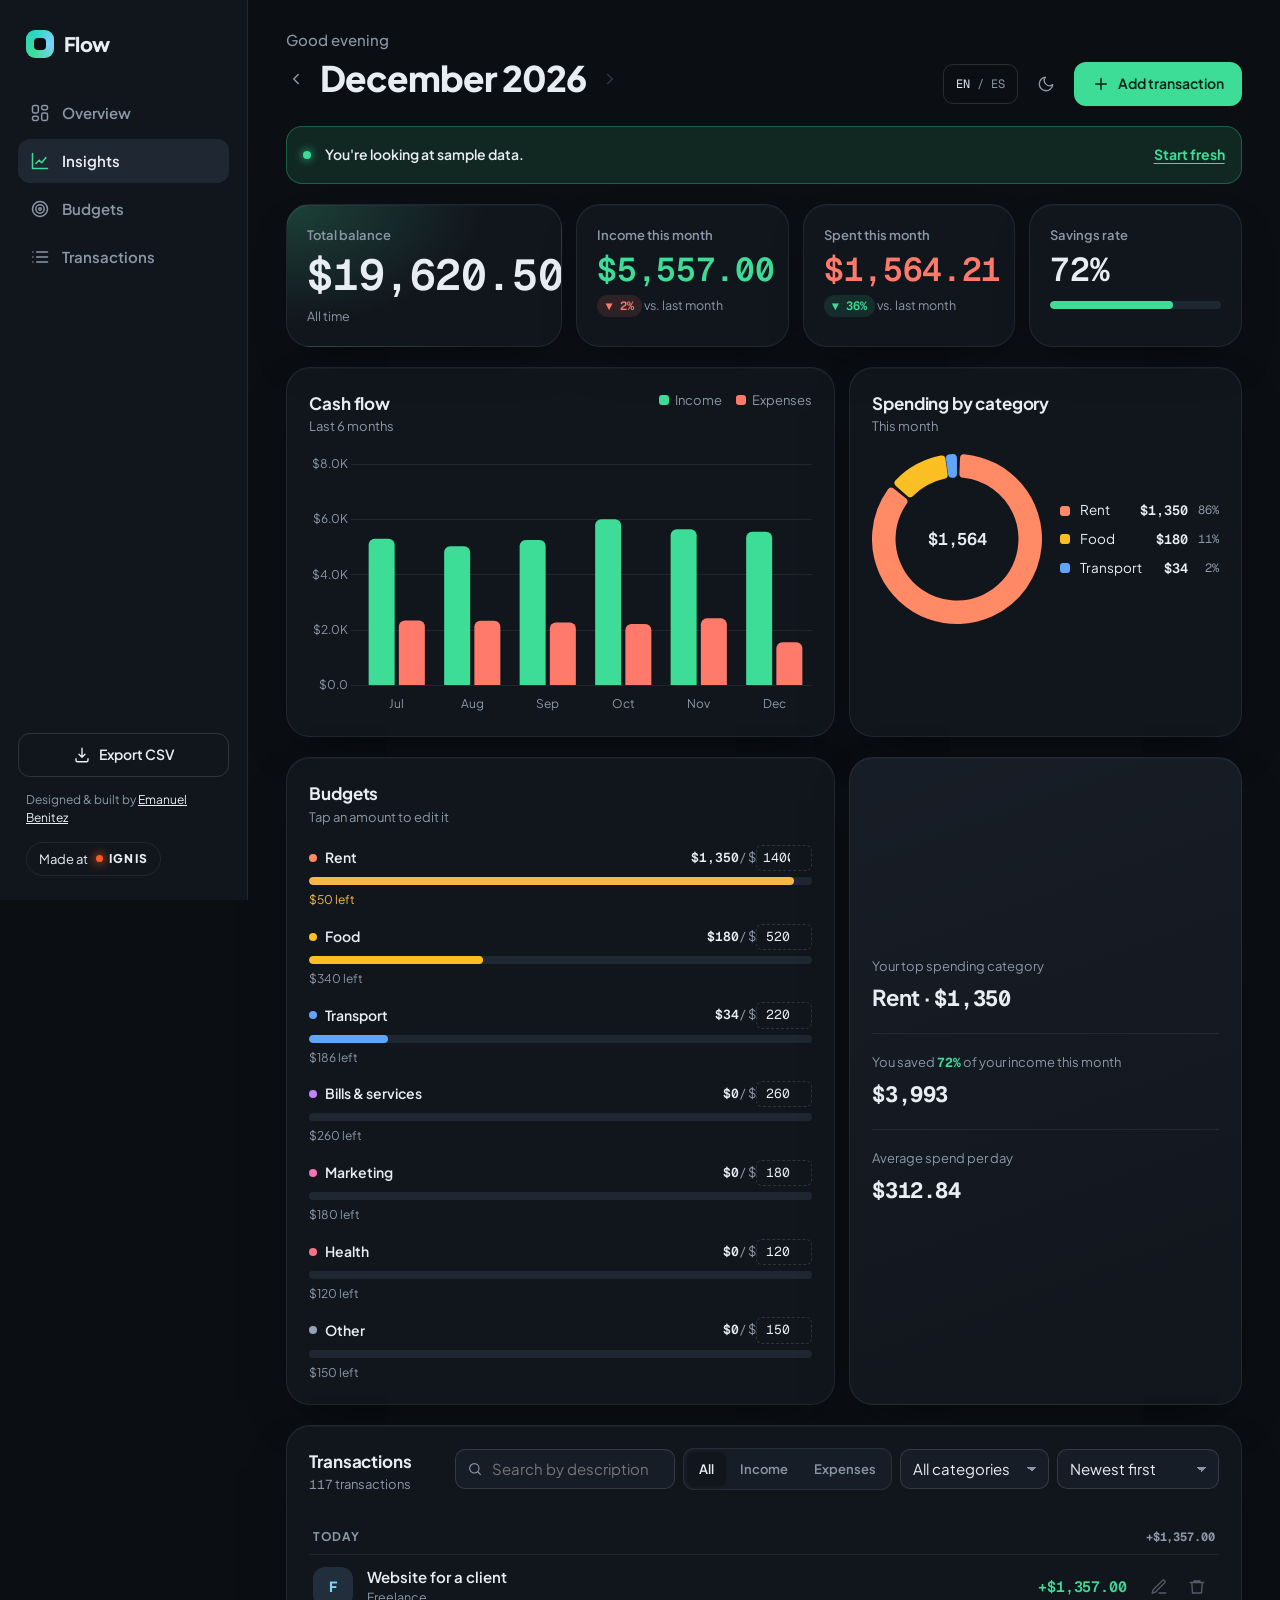
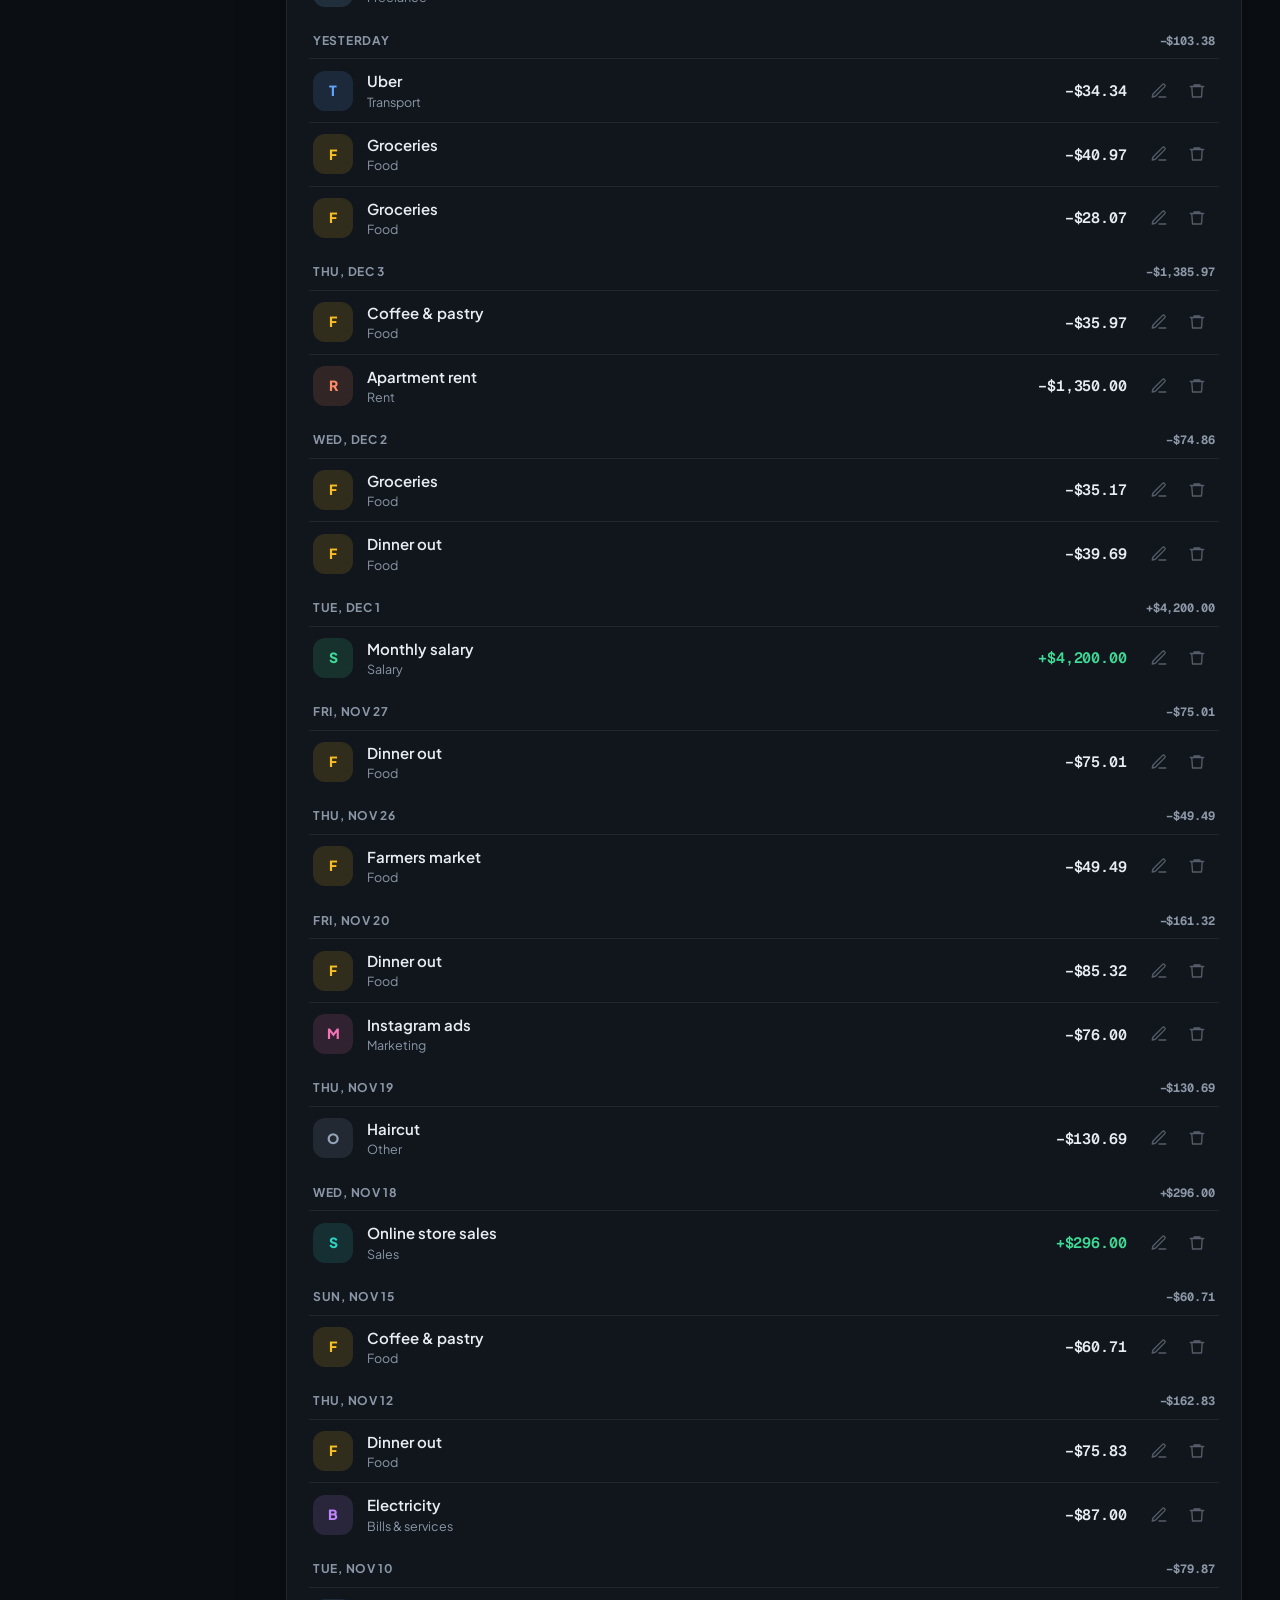
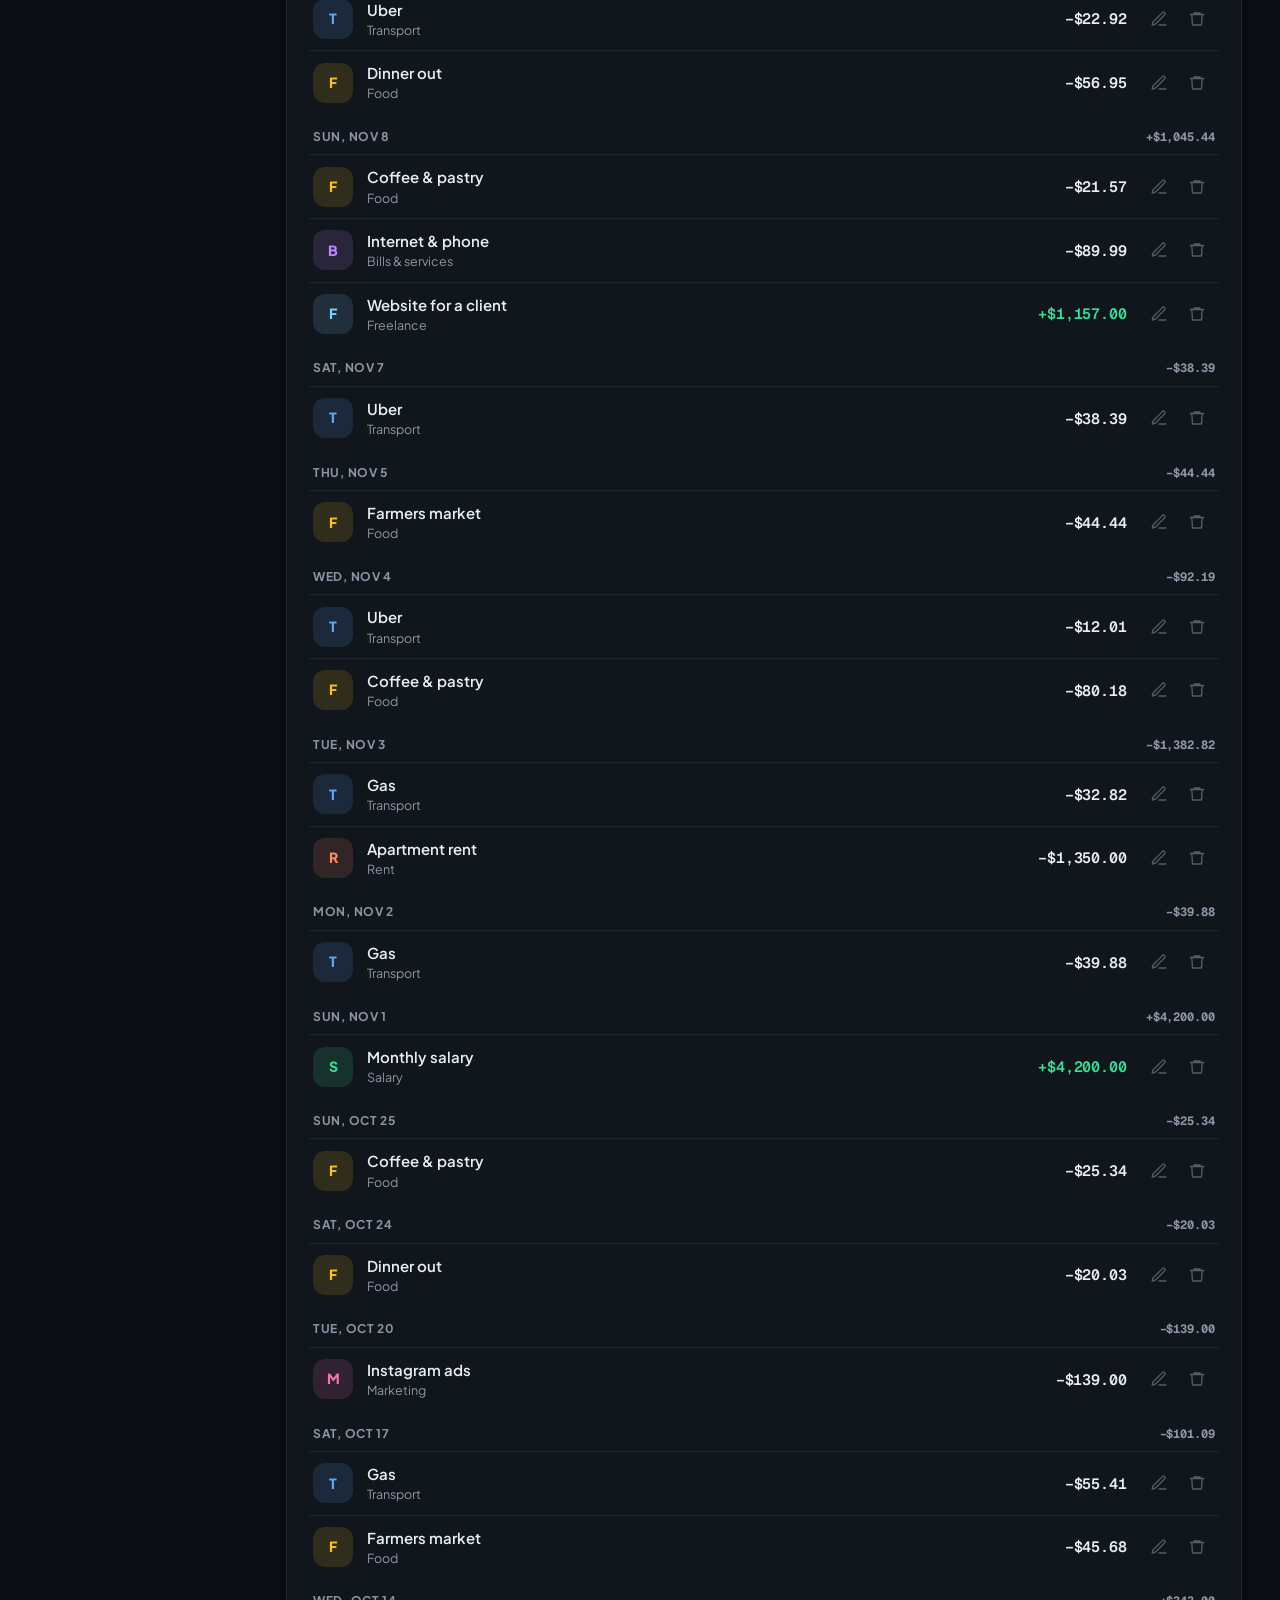
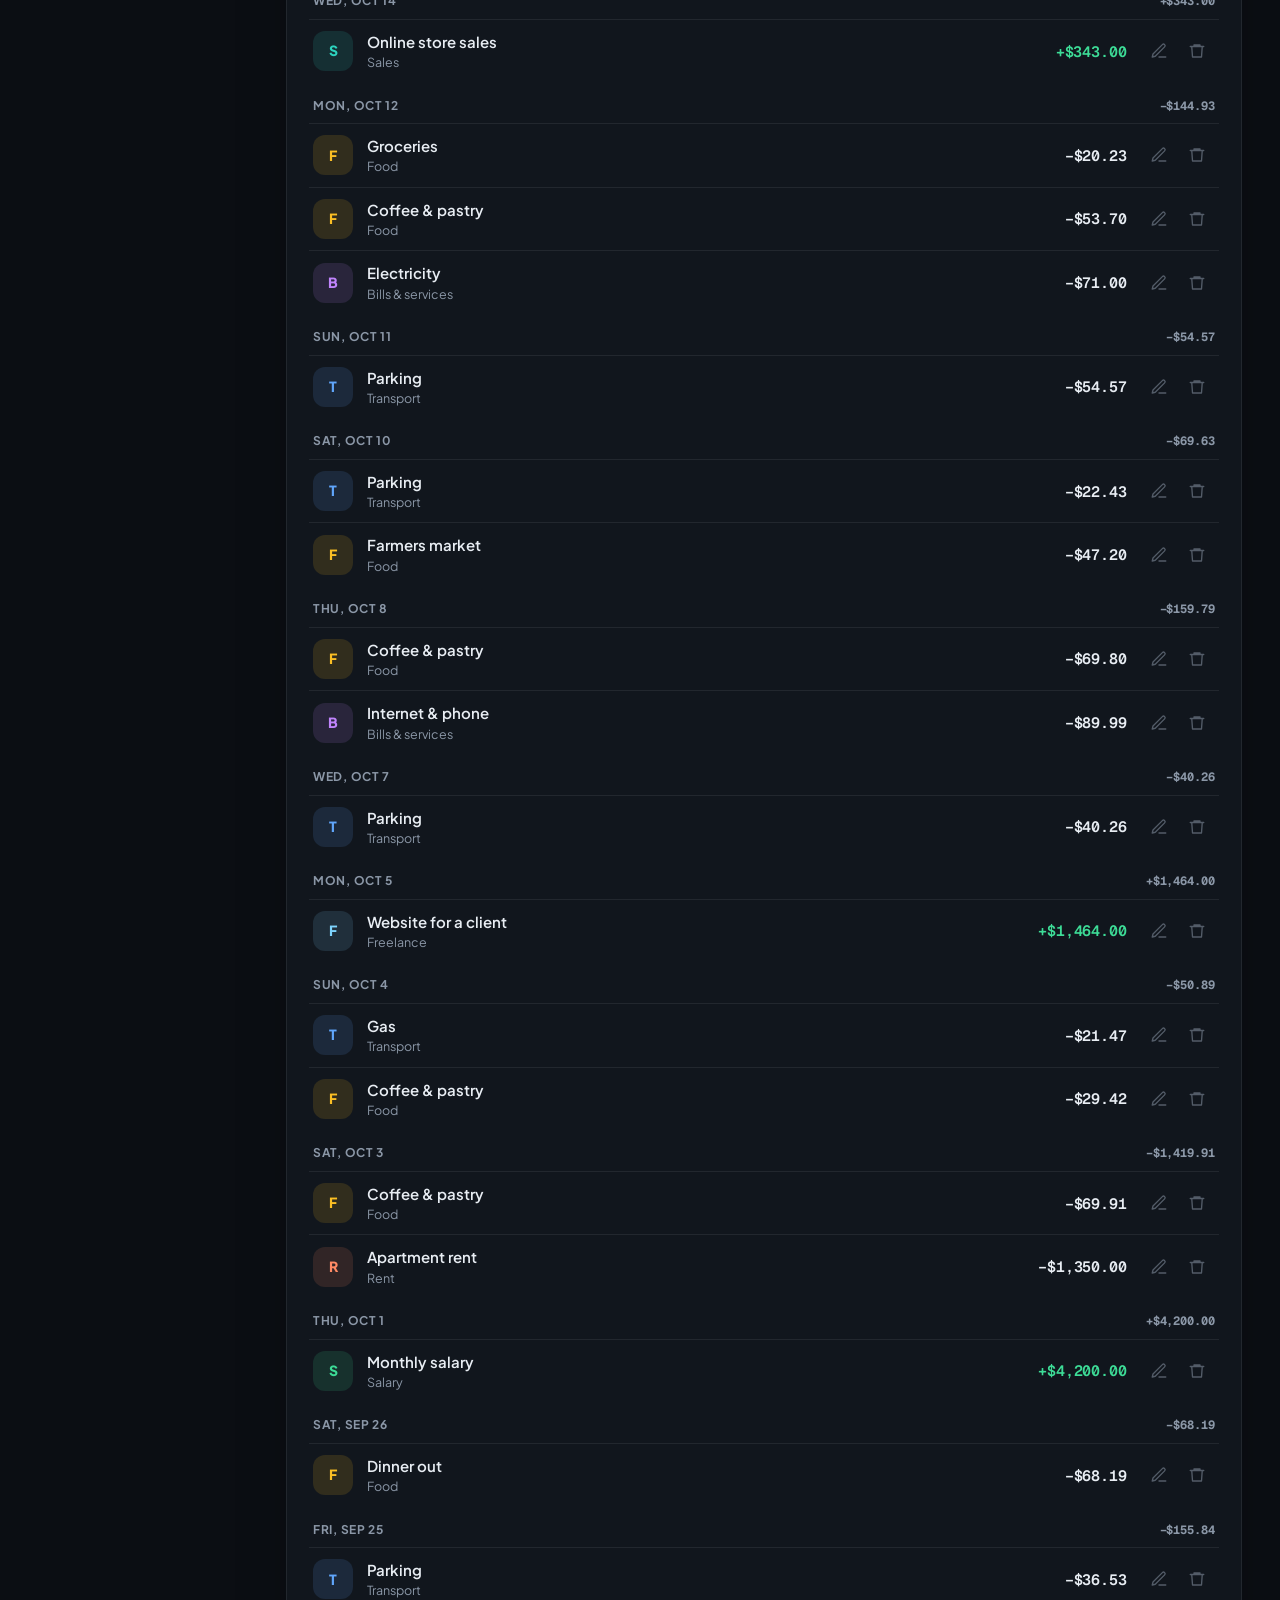
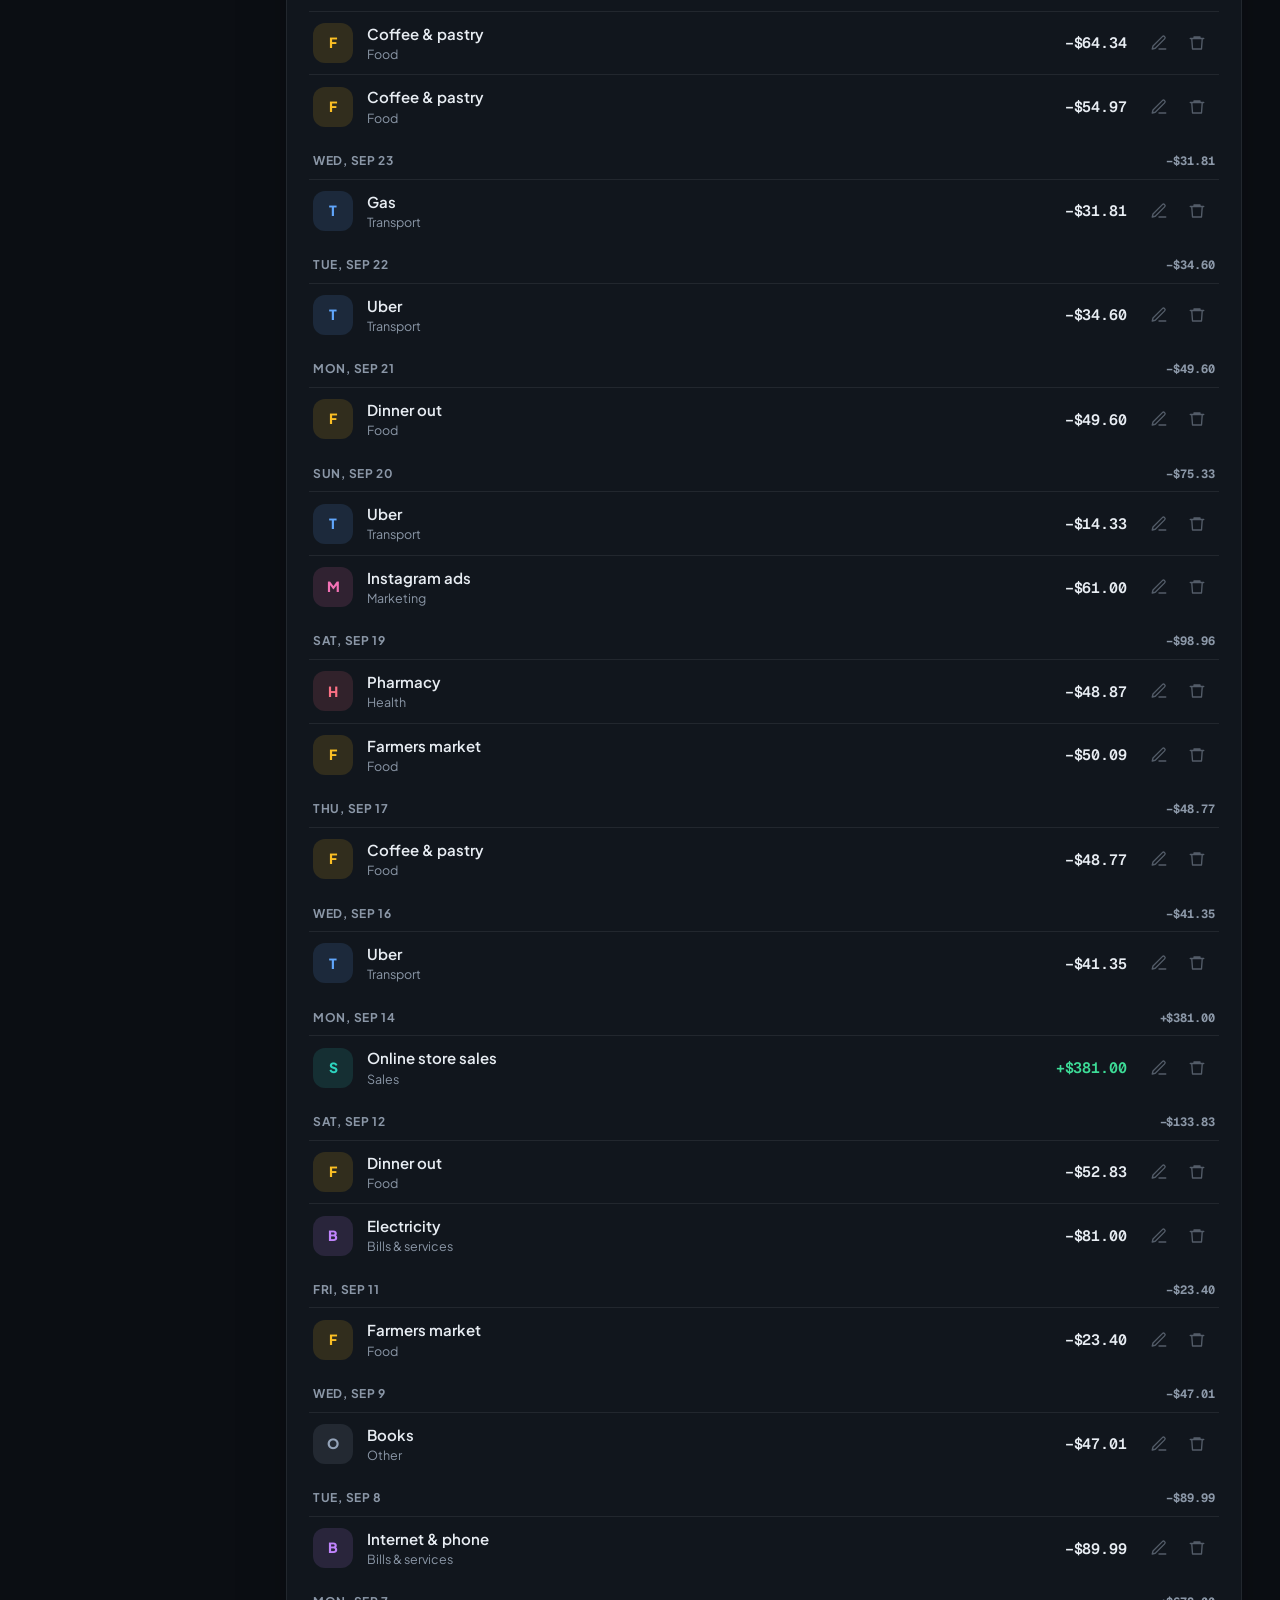
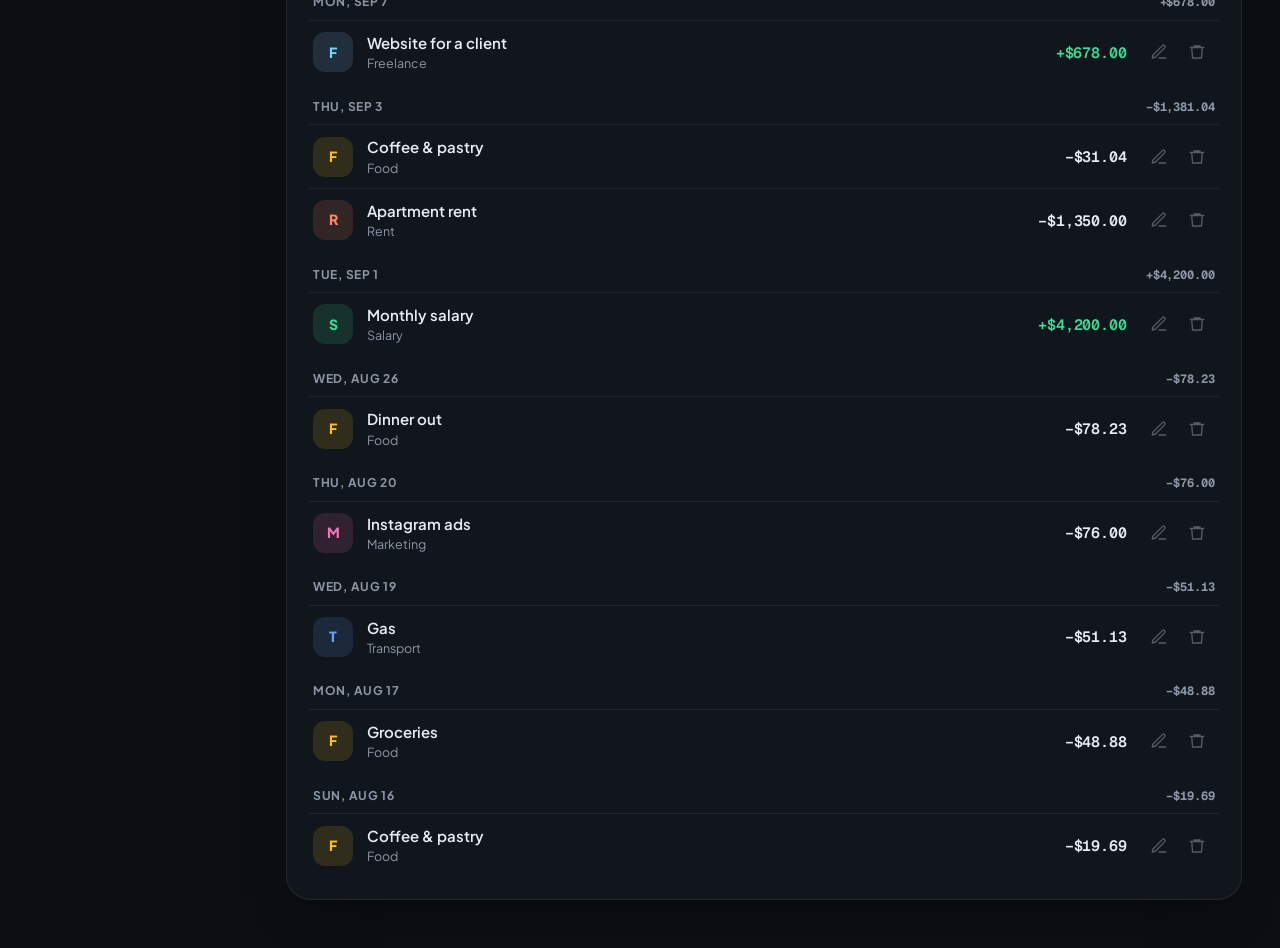
==== commit 9d314d62: "Sello de Ignis Studio en el pie de página Co-Authored-By: Claude Opus 5.5 <noreply@anthropic.com> Cl" ====
--- a/app.html
+++ b/app.html
@@ -44,6 +44,7 @@
       <div class="side__foot">
         <button class="btn btn--ghost side__export" type="button" id="exportBtn"><svg aria-hidden="true"><use href="#i-download"/></svg><span data-i18n="exportCsv">Export CSV</span></button>
         <p class="side__credit"><span data-i18n="madeBy">Designed & built by</span> <a href="https://fenix-emanuel.github.io/Curriculum/" target="_blank" rel="noopener">Emanuel Benitez</a></p>
+        <p class="side__credit"><a class="ignis-seal" href="https://theignisstudio.com" target="_blank" rel="noopener"><span data-i18n="ignisSeal">Made at</span> <span class="ignis-seal__mark"><i aria-hidden="true"></i>IGNIS</span></a></p>
       </div>
     </aside>
 
--- a/css/app.css
+++ b/css/app.css
@@ -190,3 +190,9 @@
 @media (prefers-reduced-motion: reduce) {
   *, *::before, *::after { animation-duration: .01ms !important; transition-duration: .01ms !important; }
 }
+
+/* Sello de Ignis Studio */
+.ignis-seal { display: inline-flex; align-items: center; gap: 8px; padding: 6px 12px; border: 1px solid var(--line); border-radius: 999px; color: var(--muted); font-size: 13px; text-decoration: none; transition: border-color .25s, color .25s; }
+.ignis-seal:hover { border-color: #FF5A1F; color: var(--text); }
+.ignis-seal__mark { display: inline-flex; align-items: center; gap: 6px; color: var(--text); font-weight: 800; font-size: 12px; letter-spacing: .1em; }
+.ignis-seal__mark i { width: 7px; height: 7px; border-radius: 50%; background: #FF5A1F; box-shadow: 0 0 10px 2px rgba(255, 90, 31, .6); }
